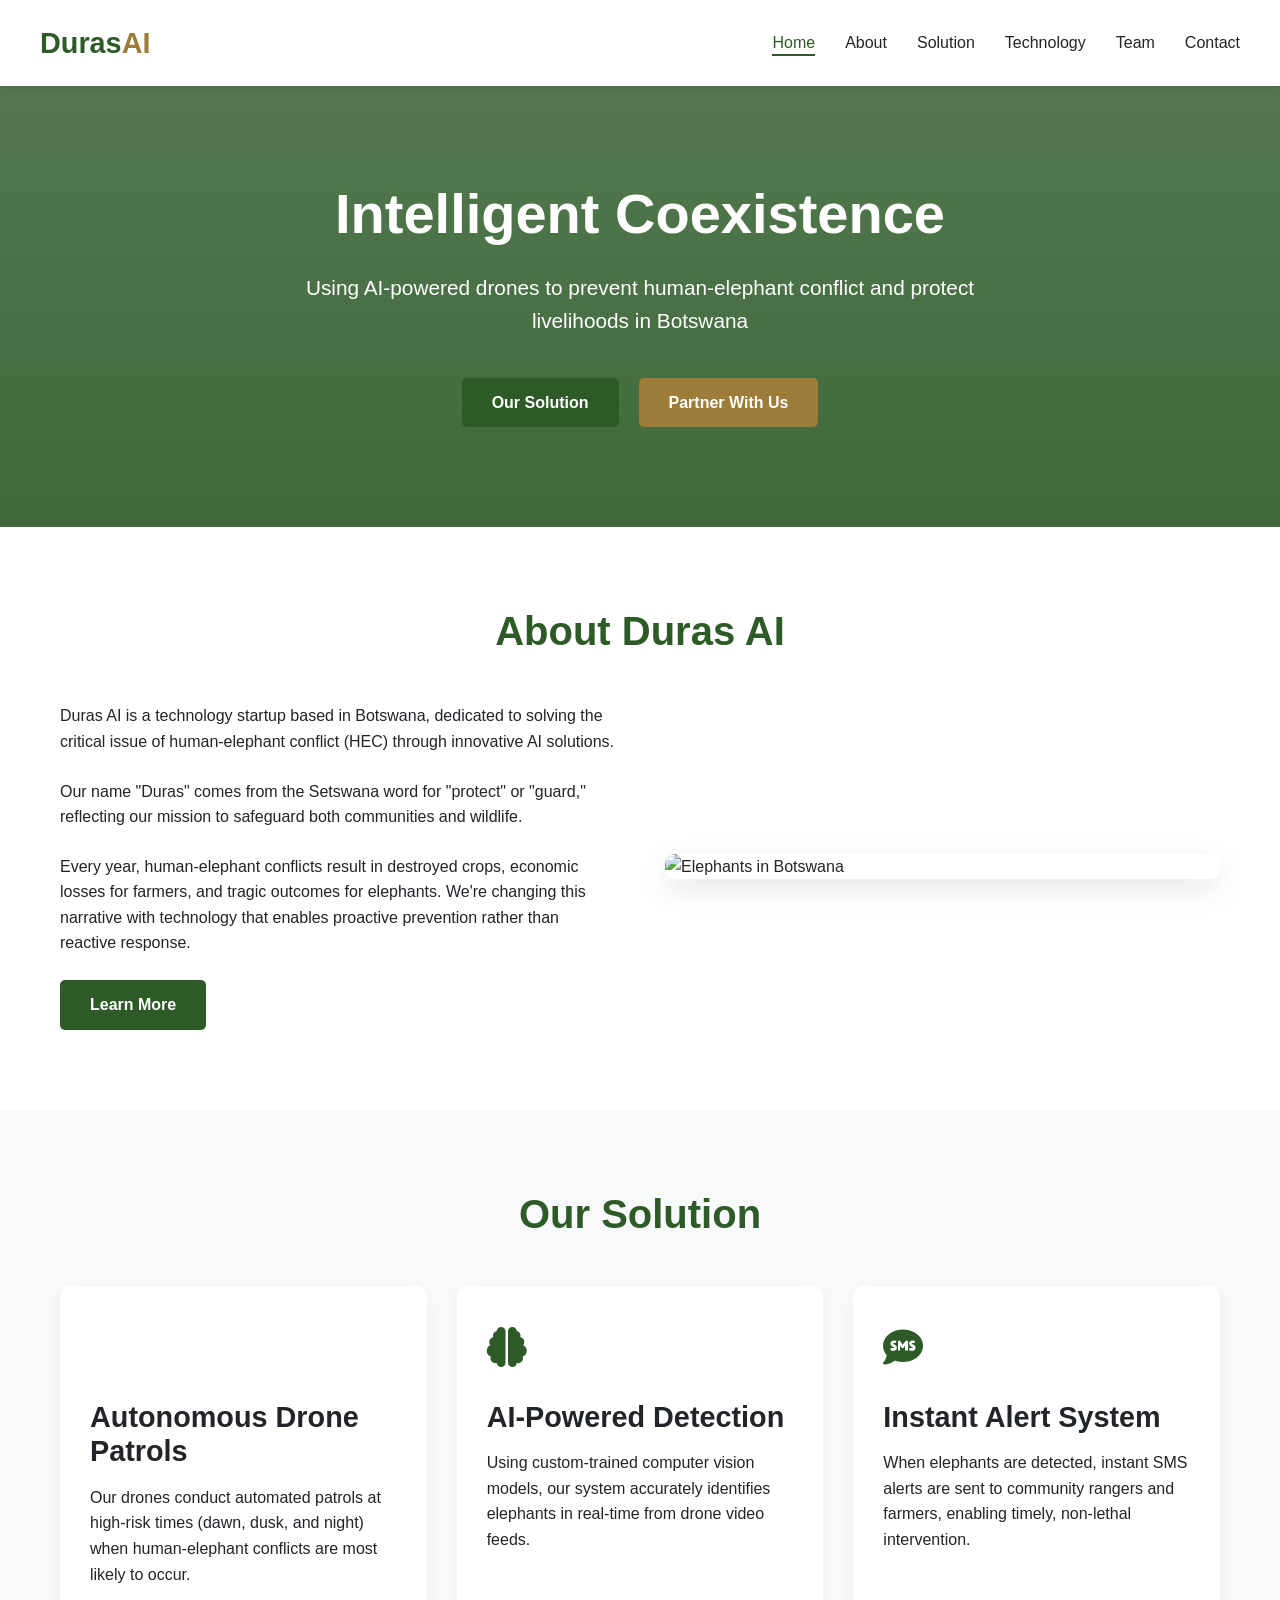
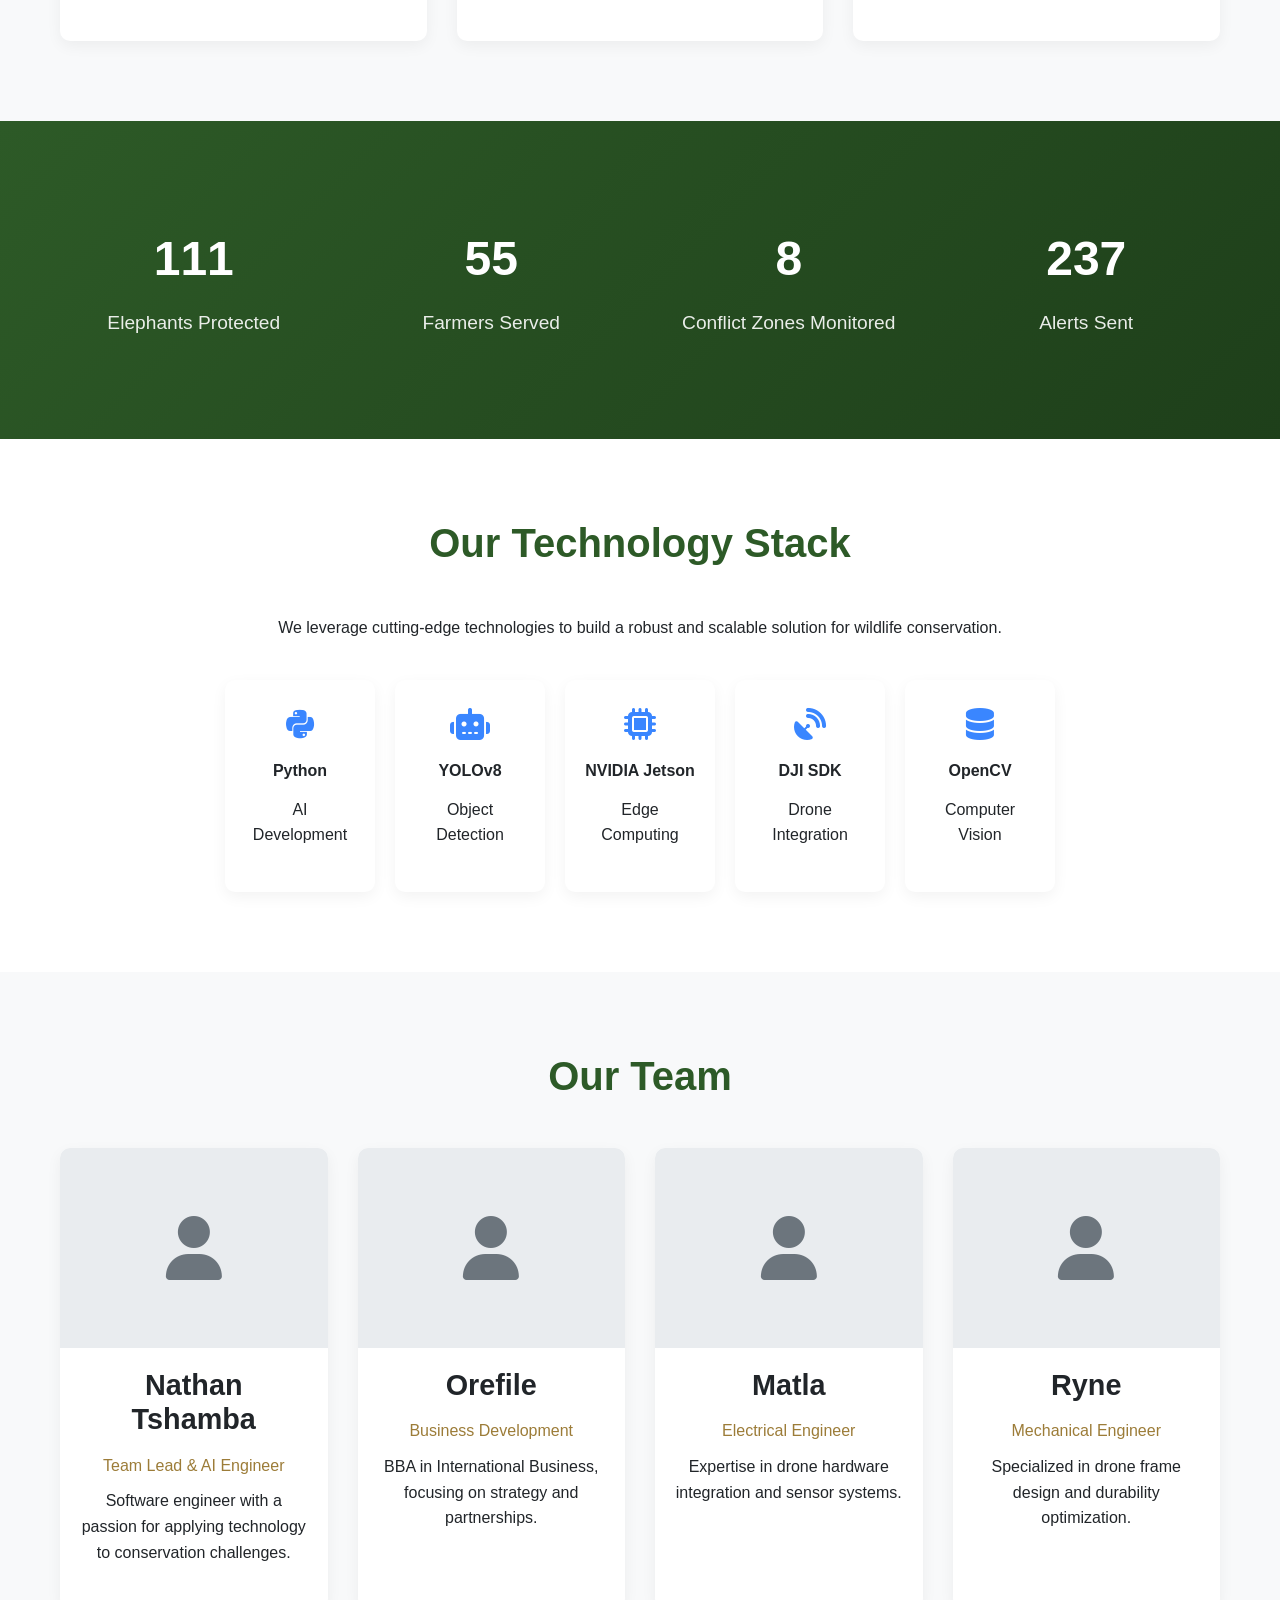
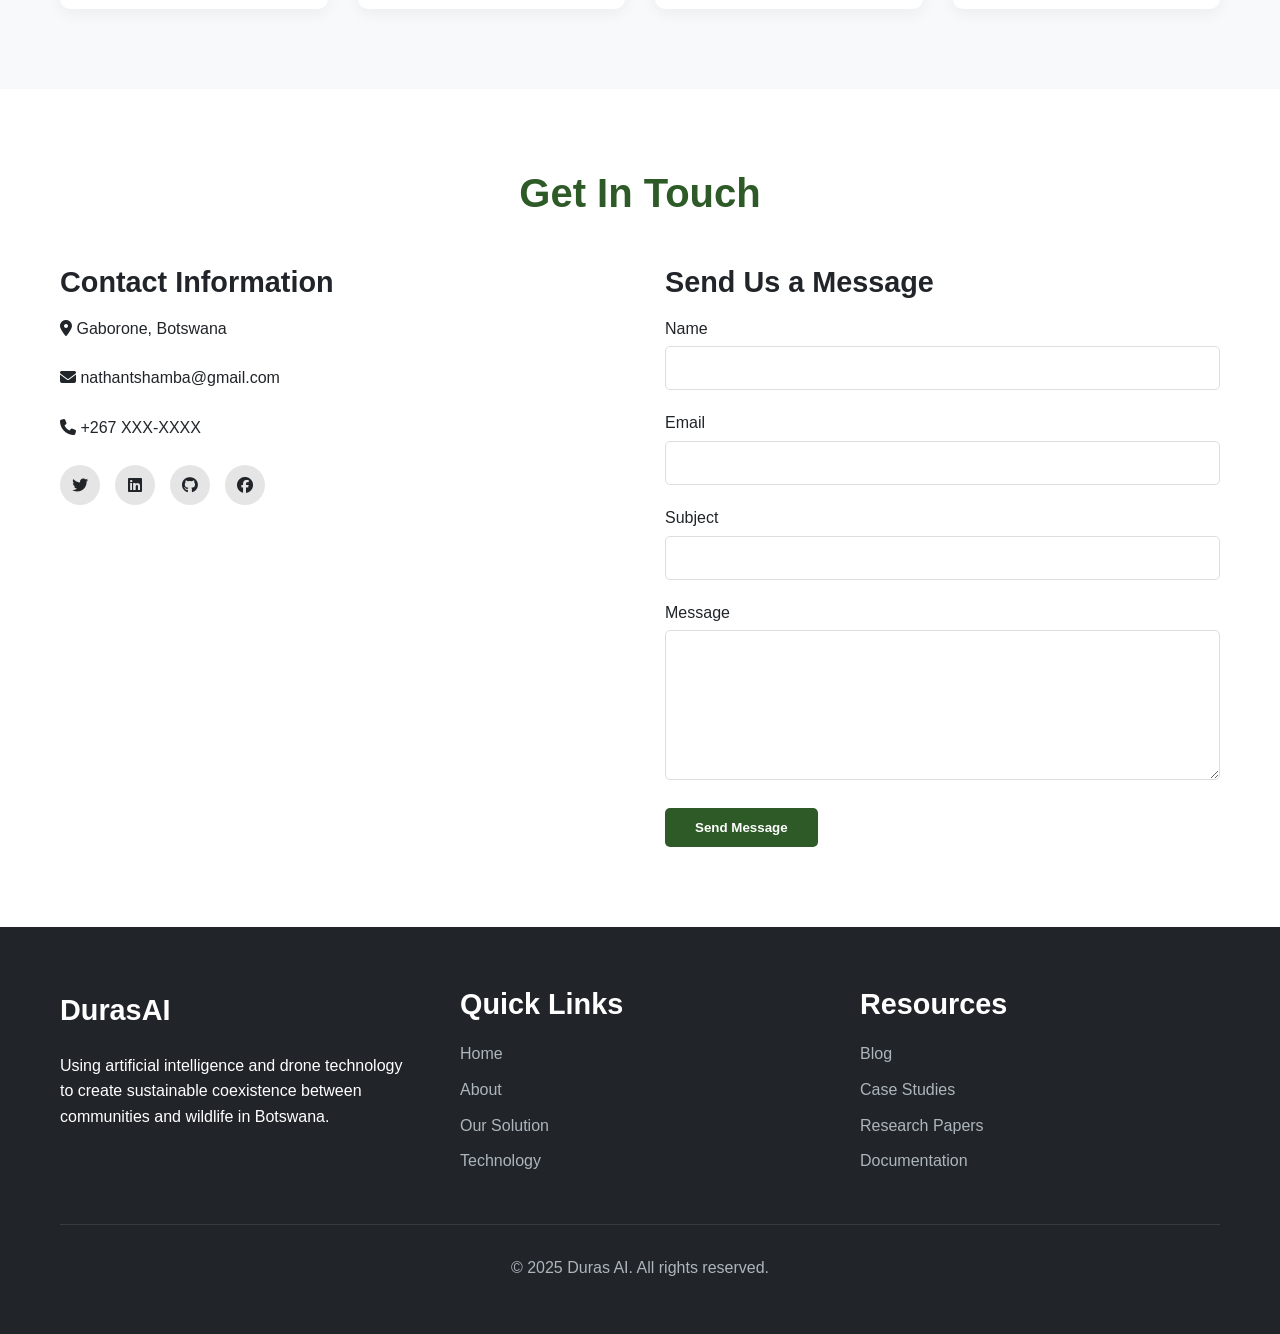
==== index.html @ d2fc3067 "fixed folder structure" ====
<!DOCTYPE html>
<html lang="en">
<head>
  <meta charset="UTF-8">
  <meta name="viewport" content="width=device-width, initial-scale=1.0">
  <title>Duras AI - Intelligent Wildlife Conservation</title>
  <link rel="stylesheet" href="https://cdnjs.cloudflare.com/ajax/libs/font-awesome/6.4.0/css/all.min.css">
  <link rel="stylesheet" href="css/style.css">

  
</head>
<body>
  <!-- Loading Screen -->
  <div class="loader" id="loader">
    <div class="loader-spinner"></div>
  </div>

  <!-- Header -->
  <header id="header">
    <div class="container header-container">
      <a href="#" class="logo">Duras<span>AI</span></a>
      <button class="mobile-menu-btn" id="mobileMenuBtn">
        <i class="fas fa-bars"></i>
      </button>
      <ul class="nav-links" id="navLinks">
        <li><a href="#home" class="nav-link active">Home</a></li>
        <li><a href="#about" class="nav-link">About</a></li>
        <li><a href="#solution" class="nav-link">Solution</a></li>
        <li><a href="#technology" class="nav-link">Technology</a></li>
        <li><a href="#team" class="nav-link">Team</a></li>
        <li><a href="#contact" class="nav-link">Contact</a></li>
      </ul>
    </div>
  </header>

  <!-- Hero Section -->
  <section id="home" class="hero">
    <div class="container">
      <h1>Intelligent Coexistence</h1>
      <p>Using AI-powered drones to prevent human-elephant conflict and protect livelihoods in Botswana</p>
      <div class="btn-group">
        <a href="#solution" class="btn">Our Solution</a>
        <a href="#contact" class="btn btn-secondary">Partner With Us</a>
      </div>
    </div>
  </section>

  <!-- About Section -->
  <section id="about" class="about">
    <div class="container">
      <h2>About Duras AI</h2>
      <div class="about-content">
        <div class="about-text">
          <p>Duras AI is a technology startup based in Botswana, dedicated to solving the critical issue of human-elephant conflict (HEC) through innovative AI solutions.</p>
          <p>Our name "Duras" comes from the Setswana word for "protect" or "guard," reflecting our mission to safeguard both communities and wildlife.</p>
          <p>Every year, human-elephant conflicts result in destroyed crops, economic losses for farmers, and tragic outcomes for elephants. We're changing this narrative with technology that enables proactive prevention rather than reactive response.</p>
          <a href="#solution" class="btn">Learn More</a>
        </div>
        <div class="about-image" id="aboutImage">
          <img src="https://images.unsplash.com/photo-1557050543-4d5f4e07ef46?ixlib=rb-4.0.3&auto=format&fit=crop&w=800&q=80" alt="Elephants in Botswana">
        </div>
      </div>
    </div>
  </section>

  <!-- Solution Section -->
  <section id="solution" class="solution">
    <div class="container">
      <h2>Our Solution</h2>
      <div class="solution-cards">
        <div class="solution-card" id="solutionCard1">
          <div class="solution-icon">
            <i class="fas fa-drone"></i>
          </div>
          <h3>Autonomous Drone Patrols</h3>
          <p>Our drones conduct automated patrols at high-risk times (dawn, dusk, and night) when human-elephant conflicts are most likely to occur.</p>
        </div>
        <div class="solution-card" id="solutionCard2">
          <div class="solution-icon">
            <i class="fas fa-brain"></i>
          </div>
          <h3>AI-Powered Detection</h3>
          <p>Using custom-trained computer vision models, our system accurately identifies elephants in real-time from drone video feeds.</p>
        </div>
        <div class="solution-card" id="solutionCard3">
          <div class="solution-icon">
            <i class="fas fa-sms"></i>
          </div>
          <h3>Instant Alert System</h3>
          <p>When elephants are detected, instant SMS alerts are sent to community rangers and farmers, enabling timely, non-lethal intervention.</p>
        </div>
      </div>
    </div>
  </section>

  <!-- Stats Section -->
  <section class="stats">
    <div class="container">
      <div class="stats-container">
        <div class="stat-item">
          <span class="stat-number" id="stat1">0</span>
          <span class="stat-label">Elephants Protected</span>
        </div>
        <div class="stat-item">
          <span class="stat-number" id="stat2">0</span>
          <span class="stat-label">Farmers Served</span>
        </div>
        <div class="stat-item">
          <span class="stat-number" id="stat3">0</span>
          <span class="stat-label">Conflict Zones Monitored</span>
        </div>
        <div class="stat-item">
          <span class="stat-number" id="stat4">0</span>
          <span class="stat-label">Alerts Sent</span>
        </div>
      </div>
    </div>
  </section>

  <!-- Technology Section -->
  <section id="technology" class="technology">
    <div class="container">
      <h2>Our Technology Stack</h2>
      <p style="text-align: center; max-width: 800px; margin: 0 auto 40px;">We leverage cutting-edge technologies to build a robust and scalable solution for wildlife conservation.</p>
      
      <div class="tech-stack">
        <div class="tech-item" id="techItem1">
          <div class="tech-icon">
            <i class="fab fa-python"></i>
          </div>
          <h4>Python</h4>
          <p>AI Development</p>
        </div>
        <div class="tech-item" id="techItem2">
          <div class="tech-icon">
            <i class="fas fa-robot"></i>
          </div>
          <h4>YOLOv8</h4>
          <p>Object Detection</p>
        </div>
        <div class="tech-item" id="techItem3">
          <div class="tech-icon">
            <i class="fas fa-microchip"></i>
          </div>
          <h4>NVIDIA Jetson</h4>
          <p>Edge Computing</p>
        </div>
        <div class="tech-item" id="techItem4">
          <div class="tech-icon">
            <i class="fas fa-satellite-dish"></i>
          </div>
          <h4>DJI SDK</h4>
          <p>Drone Integration</p>
        </div>
        <div class="tech-item" id="techItem5">
          <div class="tech-icon">
            <i class="fas fa-database"></i>
          </div>
          <h4>OpenCV</h4>
          <p>Computer Vision</p>
        </div>
      </div>
    </div>
  </section>

  <!-- Team Section -->
  <section id="team" class="team">
    <div class="container">
      <h2>Our Team</h2>
      <div class="team-members">
        <div class="team-member" id="teamMember1">
          <div class="member-image">
            <i class="fas fa-user"></i>
          </div>
          <div class="member-info">
            <h3>Nathan Tshamba</h3>
            <p class="member-role">Team Lead & AI Engineer</p>
            <p>Software engineer with a passion for applying technology to conservation challenges.</p>
          </div>
        </div>
        <div class="team-member" id="teamMember2">
          <div class="member-image">
            <i class="fas fa-user"></i>
          </div>
          <div class="member-info">
            <h3>Orefile</h3>
            <p class="member-role">Business Development</p>
            <p>BBA in International Business, focusing on strategy and partnerships.</p>
          </div>
        </div>
        <div class="team-member" id="teamMember3">
          <div class="member-image">
            <i class="fas fa-user"></i>
          </div>
          <div class="member-info">
            <h3>Matla</h3>
            <p class="member-role">Electrical Engineer</p>
            <p>Expertise in drone hardware integration and sensor systems.</p>
          </div>
        </div>
        <div class="team-member" id="teamMember4">
          <div class="member-image">
            <i class="fas fa-user"></i>
          </div>
          <div class="member-info">
            <h3>Ryne</h3>
            <p class="member-role">Mechanical Engineer</p>
            <p>Specialized in drone frame design and durability optimization.</p>
          </div>
        </div>
      </div>
    </div>
  </section>

  <!-- Contact Section -->
  <section id="contact" class="contact">
    <div class="container">
      <h2>Get In Touch</h2>
      <div class="contact-container">
        <div class="contact-info">
          <h3>Contact Information</h3>
          <p><i class="fas fa-map-marker-alt"></i> Gaborone, Botswana</p>
          <p><i class="fas fa-envelope"></i> nathantshamba@gmail.com</p>
          <p><i class="fas fa-phone"></i> +267 XXX-XXXX</p>
          
          <div class="social-links">
            <a href="#"><i class="fab fa-twitter"></i></a>
            <a href="#"><i class="fab fa-linkedin"></i></a>
            <a href="#"><i class="fab fa-github"></i></a>
            <a href="#"><i class="fab fa-facebook"></i></a>
          </div>
        </div>
        <div class="contact-form">
          <h3>Send Us a Message</h3>
          <div class="form-success" id="formSuccess">
            Thank you for your message! We'll get back to you soon.
          </div>
          <form id="contactForm">
            <div class="form-group" id="nameGroup">
              <label for="name">Name</label>
              <input type="text" id="name" required>
              <div class="error">Please enter your name</div>
            </div>
            <div class="form-group" id="emailGroup">
              <label for="email">Email</label>
              <input type="email" id="email" required>
              <div class="error">Please enter a valid email</div>
            </div>
            <div class="form-group" id="subjectGroup">
              <label for="subject">Subject</label>
              <input type="text" id="subject" required>
              <div class="error">Please enter a subject</div>
            </div>
            <div class="form-group" id="messageGroup">
              <label for="message">Message</label>
              <textarea id="message" required></textarea>
              <div class="error">Please enter your message</div>
            </div>
            <button type="submit" class="btn" id="submitBtn">Send Message</button>
          </form>
        </div>
      </div>
    </div>
  </section>

  <!-- Footer -->
  <footer>
    <div class="container">
      <div class="footer-content">
        <div class="footer-about">
          <a href="#" class="footer-logo">Duras<span>AI</span></a>
          <p>Using artificial intelligence and drone technology to create sustainable coexistence between communities and wildlife in Botswana.</p>
        </div>
        <div class="footer-links">
          <h3>Quick Links</h3>
          <ul>
            <li><a href="#home">Home</a></li>
            <li><a href="#about">About</a></li>
            <li><a href="#solution">Our Solution</a></li>
            <li><a href="#technology">Technology</a></li>
          </ul>
        </div>
        <div class="footer-links">
          <h3>Resources</h3>
          <ul>
            <li><a href="#">Blog</a></li>
            <li><a href="#">Case Studies</a></li>
            <li><a href="#">Research Papers</a></li>
            <li><a href="#">Documentation</a></li>
          </ul>
        </div>
      </div>
      <div class="copyright">
        <p>&copy; 2025 Duras AI. All rights reserved.</p>
      </div>
    </div>
  </footer>

  <!-- Back to Top Button -->
  <a href="#" class="back-to-top" id="backToTop">
    <i class="fas fa-arrow-up"></i>
  </a>
  <script src="script/script.js"></script>

</body>
</html>
---- css/style.css ----
/* Reset and Base Styles */
    * {
      margin: 0;
      padding: 0;
      box-sizing: border-box;
      font-family: 'Segoe UI', Tahoma, Geneva, Verdana, sans-serif;
    }

    :root {
      --primary: #2D5A27;
      --secondary: #9C7C38;
      --accent: #3A86FF;
      --light: #f8f9fa;
      --dark: #212529;
      --gray: #6c757d;
    }

    html {
      scroll-behavior: smooth;
    }

    body {
      background-color: var(--light);
      color: var(--dark);
      line-height: 1.6;
      overflow-x: hidden;
    }

    .container {
      width: 100%;
      max-width: 1200px;
      margin: 0 auto;
      padding: 0 20px;
    }

    section {
      padding: 80px 0;
      opacity: 0;
      transform: translateY(20px);
      transition: opacity 0.8s ease, transform 0.8s ease;
    }

    section.visible {
      opacity: 1;
      transform: translateY(0);
    }

    h1, h2, h3, h4 {
      margin-bottom: 1rem;
      line-height: 1.2;
    }

    h1 {
      font-size: 3rem;
    }

    h2 {
      font-size: 2.5rem;
      text-align: center;
      margin-bottom: 3rem;
      color: var(--primary);
    }

    h3 {
      font-size: 1.8rem;
    }

    p {
      margin-bottom: 1.5rem;
    }

    .btn {
      display: inline-block;
      padding: 12px 30px;
      background-color: var(--primary);
      color: white;
      text-decoration: none;
      border-radius: 5px;
      font-weight: 600;
      transition: all 0.3s ease;
      border: none;
      cursor: pointer;
    }

    .btn:hover {
      background-color: #1e3f1a;
      transform: translateY(-3px);
      box-shadow: 0 5px 15px rgba(0,0,0,0.1);
    }

    .btn-secondary {
      background-color: var(--secondary);
    }

    .btn-secondary:hover {
      background-color: #7a632d;
    }

    .btn-accent {
      background-color: var(--accent);
    }

    .btn-accent:hover {
      background-color: #2d6fd8;
    }

    /* Header Styles */
    header {
      background-color: white;
      box-shadow: 0 2px 10px rgba(0,0,0,0.1);
      position: fixed;
      width: 100%;
      top: 0;
      z-index: 1000;
      transition: all 0.3s ease;
    }

    header.scrolled {
      padding: 10px 0;
      background-color: rgba(255, 255, 255, 0.95);
      backdrop-filter: blur(10px);
    }

    .header-container {
      display: flex;
      justify-content: space-between;
      align-items: center;
      padding: 20px 0;
      transition: padding 0.3s ease;
    }

    .logo {
      font-size: 1.8rem;
      font-weight: 700;
      color: var(--primary);
      text-decoration: none;
    }

    .logo span {
      color: var(--secondary);
    }

    .nav-links {
      display: flex;
      list-style: none;
    }

    .nav-links li {
      margin-left: 30px;
    }

    .nav-links a {
      text-decoration: none;
      color: var(--dark);
      font-weight: 500;
      transition: color 0.3s ease;
      position: relative;
    }

    .nav-links a::after {
      content: '';
      position: absolute;
      bottom: -5px;
      left: 0;
      width: 0;
      height: 2px;
      background-color: var(--primary);
      transition: width 0.3s ease;
    }

    .nav-links a:hover::after,
    .nav-links a.active::after {
      width: 100%;
    }

    .nav-links a:hover,
    .nav-links a.active {
      color: var(--primary);
    }

    .mobile-menu-btn {
      display: none;
      background: none;
      border: none;
      font-size: 1.5rem;
      cursor: pointer;
      color: var(--dark);
    }

    /* Hero Section */
    .hero {
      background: linear-gradient(rgba(45, 90, 39, 0.8), rgba(45, 90, 39, 0.9)), url('https://images.unsplash.com/photo-1547471080-7cc2caa01a7e?ixlib=rb-4.0.3&auto=format&fit=crop&w=1350&q=80');
      background-size: cover;
      background-position: center;
      color: white;
      padding: 180px 0 100px;
      text-align: center;
      position: relative;
      overflow: hidden;
    }

    .hero h1 {
      font-size: 3.5rem;
      margin-bottom: 1.5rem;
      opacity: 0;
      transform: translateY(30px);
      animation: fadeInUp 1s ease forwards 0.5s;
    }

    .hero p {
      font-size: 1.3rem;
      max-width: 700px;
      margin: 0 auto 2.5rem;
      opacity: 0;
      transform: translateY(30px);
      animation: fadeInUp 1s ease forwards 0.7s;
    }

    .btn-group {
      display: flex;
      justify-content: center;
      gap: 20px;
      flex-wrap: wrap;
      opacity: 0;
      transform: translateY(30px);
      animation: fadeInUp 1s ease forwards 0.9s;
    }

    @keyframes fadeInUp {
      to {
        opacity: 1;
        transform: translateY(0);
      }
    }

    /* About Section */
    .about {
      background-color: white;
    }

    .about-content {
      display: flex;
      align-items: center;
      gap: 50px;
    }

    .about-text {
      flex: 1;
    }

    .about-image {
      flex: 1;
      border-radius: 10px;
      overflow: hidden;
      box-shadow: 0 10px 30px rgba(0,0,0,0.1);
      transform: translateX(50px);
      opacity: 0;
      transition: transform 1s ease, opacity 1s ease;
    }

    .about-image.visible {
      transform: translateX(0);
      opacity: 1;
    }

    .about-image img {
      width: 100%;
      height: auto;
      display: block;
      transition: transform 0.5s ease;
    }

    .about-image:hover img {
      transform: scale(1.05);
    }

    /* Solution Section */
    .solution {
      background-color: #f8f9fa;
    }

    .solution-cards {
      display: grid;
      grid-template-columns: repeat(auto-fit, minmax(300px, 1fr));
      gap: 30px;
    }

    .solution-card {
      background: white;
      border-radius: 10px;
      padding: 30px;
      box-shadow: 0 5px 15px rgba(0,0,0,0.05);
      transition: transform 0.3s ease, box-shadow 0.3s ease;
      opacity: 0;
      transform: translateY(30px);
    }

    .solution-card.visible {
      opacity: 1;
      transform: translateY(0);
    }

    .solution-card:hover {
      transform: translateY(-10px);
      box-shadow: 0 15px 30px rgba(0,0,0,0.1);
    }

    .solution-icon {
      font-size: 2.5rem;
      color: var(--primary);
      margin-bottom: 20px;
    }

    /* Technology Section */
    .technology {
      background-color: white;
    }

    .tech-stack {
      display: flex;
      flex-wrap: wrap;
      justify-content: center;
      gap: 20px;
      margin-top: 40px;
    }

    .tech-item {
      background: white;
      padding: 20px;
      border-radius: 10px;
      box-shadow: 0 5px 15px rgba(0,0,0,0.05);
      text-align: center;
      width: 150px;
      transition: transform 0.3s ease;
      opacity: 0;
      transform: scale(0.8);
    }

    .tech-item.visible {
      opacity: 1;
      transform: scale(1);
    }

    .tech-item:hover {
      transform: scale(1.05);
    }

    .tech-icon {
      font-size: 2rem;
      color: var(--accent);
      margin-bottom: 10px;
    }

    /* Team Section */
    .team {
      background-color: #f8f9fa;
    }

    .team-members {
      display: grid;
      grid-template-columns: repeat(auto-fit, minmax(250px, 1fr));
      gap: 30px;
    }

    .team-member {
      background: white;
      border-radius: 10px;
      overflow: hidden;
      box-shadow: 0 5px 15px rgba(0,0,0,0.05);
      text-align: center;
      transition: transform 0.3s ease;
      opacity: 0;
      transform: translateY(30px);
    }

    .team-member.visible {
      opacity: 1;
      transform: translateY(0);
    }

    .team-member:hover {
      transform: translateY(-10px);
    }

    .member-image {
      height: 200px;
      background-color: #e9ecef;
      display: flex;
      align-items: center;
      justify-content: center;
      position: relative;
      overflow: hidden;
    }

    .member-image i {
      font-size: 4rem;
      color: var(--gray);
      transition: transform 0.5s ease;
    }

    .team-member:hover .member-image i {
      transform: scale(1.1);
    }

    .member-info {
      padding: 20px;
    }

    .member-role {
      color: var(--secondary);
      font-weight: 500;
      margin-bottom: 10px;
    }

    /* Stats Section */
    .stats {
      background: linear-gradient(135deg, var(--primary), #1e3f1a);
      color: white;
      text-align: center;
    }

    .stats-container {
      display: grid;
      grid-template-columns: repeat(auto-fit, minmax(200px, 1fr));
      gap: 30px;
    }

    .stat-item {
      padding: 20px;
    }

    .stat-number {
      font-size: 3rem;
      font-weight: 700;
      margin-bottom: 10px;
      display: block;
    }

    .stat-label {
      font-size: 1.2rem;
      opacity: 0.9;
    }

    /* Contact Section */
    .contact {
      background-color: white;
    }

    .contact-container {
      display: flex;
      gap: 50px;
    }

    .contact-info {
      flex: 1;
    }

    .contact-form {
      flex: 1;
    }

    .form-group {
      margin-bottom: 20px;
    }

    .form-group label {
      display: block;
      margin-bottom: 5px;
      font-weight: 500;
    }

    .form-group input,
    .form-group textarea {
      width: 100%;
      padding: 12px;
      border: 1px solid #ddd;
      border-radius: 5px;
      font-size: 1rem;
      transition: border-color 0.3s ease, box-shadow 0.3s ease;
    }

    .form-group input:focus,
    .form-group textarea:focus {
      outline: none;
      border-color: var(--primary);
      box-shadow: 0 0 0 3px rgba(45, 90, 39, 0.1);
    }

    .form-group textarea {
      height: 150px;
      resize: vertical;
    }

    .form-group .error {
      color: #e74c3c;
      font-size: 0.9rem;
      margin-top: 5px;
      display: none;
    }

    .form-group.error input,
    .form-group.error textarea {
      border-color: #e74c3c;
    }

    .form-group.error .error {
      display: block;
    }

    .form-success {
      background-color: #d4edda;
      color: #155724;
      padding: 15px;
      border-radius: 5px;
      margin-bottom: 20px;
      display: none;
    }

    .social-links {
      display: flex;
      gap: 15px;
      margin-top: 20px;
    }

    .social-links a {
      display: flex;
      align-items: center;
      justify-content: center;
      width: 40px;
      height: 40px;
      background-color: rgba(0,0,0,0.1);
      border-radius: 50%;
      color: var(--dark);
      text-decoration: none;
      transition: background-color 0.3s ease, transform 0.3s ease;
    }

    .social-links a:hover {
      background-color: var(--primary);
      color: white;
      transform: translateY(-3px);
    }

    /* Footer */
    footer {
      background-color: var(--dark);
      color: white;
      padding: 60px 0 30px;
    }

    .footer-content {
      display: grid;
      grid-template-columns: repeat(auto-fit, minmax(250px, 1fr));
      gap: 40px;
      margin-bottom: 40px;
    }

    .footer-logo {
      font-size: 1.8rem;
      font-weight: 700;
      color: white;
      text-decoration: none;
      margin-bottom: 20px;
      display: block;
    }

    .footer-links h3 {
      color: white;
      margin-bottom: 20px;
    }

    .footer-links ul {
      list-style: none;
    }

    .footer-links li {
      margin-bottom: 10px;
    }

    .footer-links a {
      color: #adb5bd;
      text-decoration: none;
      transition: color 0.3s ease;
    }

    .footer-links a:hover {
      color: white;
    }

    .copyright {
      text-align: center;
      padding-top: 30px;
      border-top: 1px solid rgba(255,255,255,0.1);
      color: #adb5bd;
    }

    /* Back to Top Button */
    .back-to-top {
      position: fixed;
      bottom: 30px;
      right: 30px;
      width: 50px;
      height: 50px;
      background-color: var(--primary);
      color: white;
      border-radius: 50%;
      display: flex;
      align-items: center;
      justify-content: center;
      text-decoration: none;
      opacity: 0;
      visibility: hidden;
      transition: all 0.3s ease;
      z-index: 999;
    }

    .back-to-top.visible {
      opacity: 1;
      visibility: visible;
    }

    .back-to-top:hover {
      background-color: #1e3f1a;
      transform: translateY(-5px);
    }

    /* Loading Animation */
    .loader {
      position: fixed;
      top: 0;
      left: 0;
      width: 100%;
      height: 100%;
      background-color: white;
      display: flex;
      align-items: center;
      justify-content: center;
      z-index: 9999;
      transition: opacity 0.5s ease, visibility 0.5s ease;
    }

    .loader.hidden {
      opacity: 0;
      visibility: hidden;
    }

    .loader-spinner {
      width: 50px;
      height: 50px;
      border: 5px solid #f3f3f3;
      border-top: 5px solid var(--primary);
      border-radius: 50%;
      animation: spin 1s linear infinite;
    }

    @keyframes spin {
      0% { transform: rotate(0deg); }
      100% { transform: rotate(360deg); }
    }

    /* Responsive Styles */
    @media (max-width: 992px) {
      .about-content {
        flex-direction: column;
      }
      
      .contact-container {
        flex-direction: column;
      }
    }

    @media (max-width: 768px) {
      .nav-links {
        display: none;
        position: absolute;
        top: 100%;
        left: 0;
        width: 100%;
        background-color: white;
        flex-direction: column;
        padding: 20px;
        box-shadow: 0 5px 10px rgba(0,0,0,0.1);
      }
      
      .nav-links.active {
        display: flex;
      }
      
      .nav-links li {
        margin: 10px 0;
      }
      
      .mobile-menu-btn {
        display: block;
      }
      
      h1 {
        font-size: 2.5rem;
      }
      
      h2 {
        font-size: 2rem;
      }
      
      .hero h1 {
        font-size: 2.8rem;
      }
    }
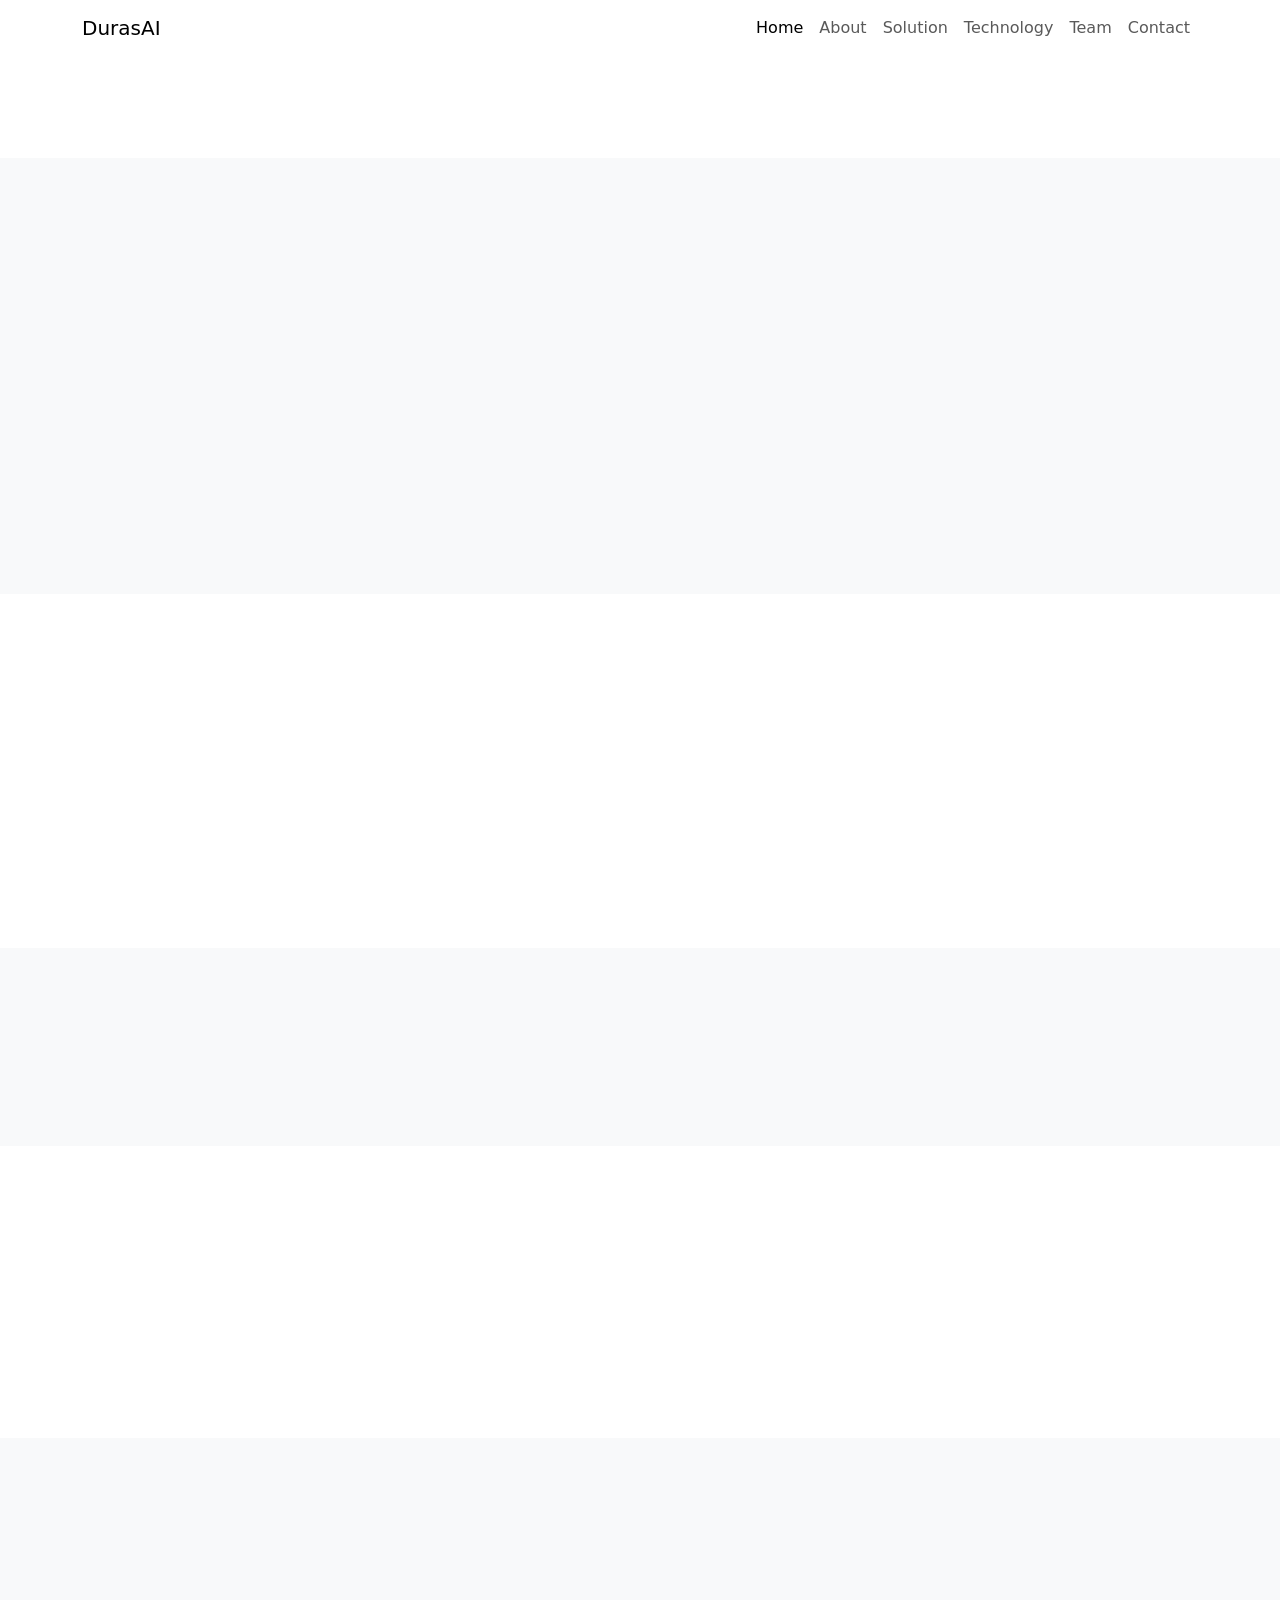
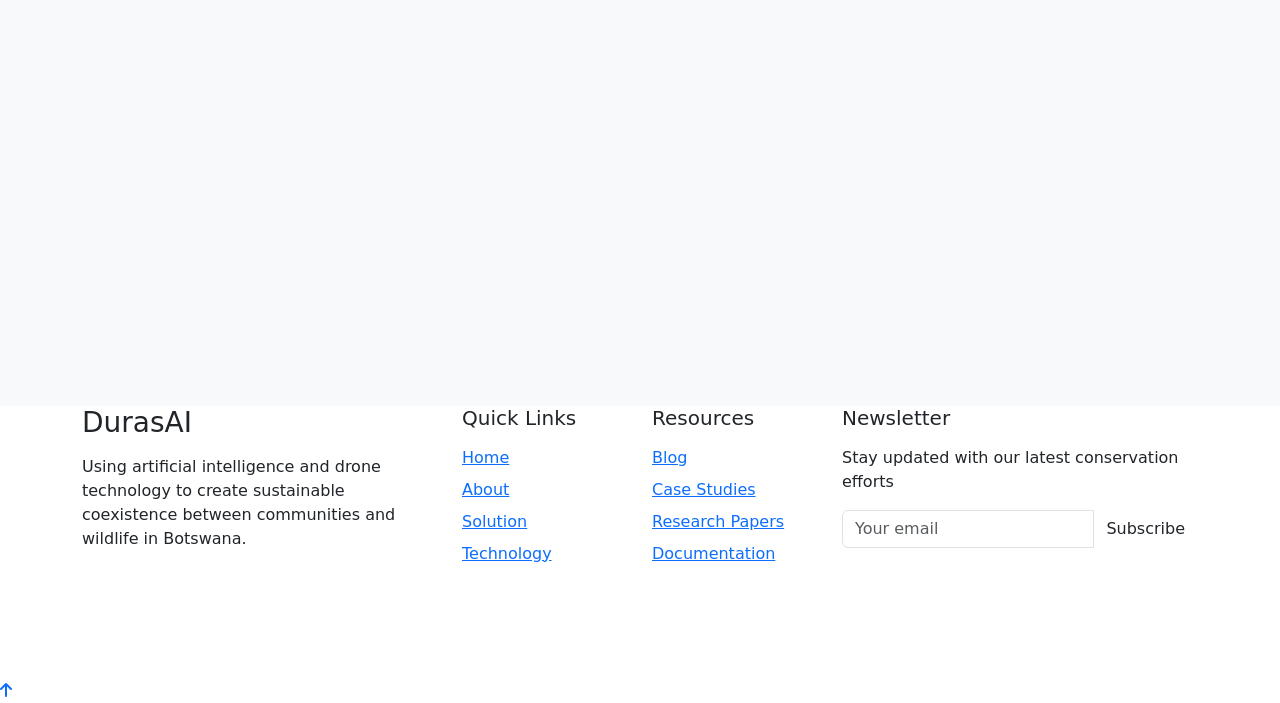
==== commit 17498bf8: "Update index.html changes the theme" ====
--- a/index.html
+++ b/index.html
@@ -1,306 +1,375 @@
 <!DOCTYPE html>
 <html lang="en">
 <head>
-  <meta charset="UTF-8">
-  <meta name="viewport" content="width=device-width, initial-scale=1.0">
-  <title>Duras AI - Intelligent Wildlife Conservation</title>
-  <link rel="stylesheet" href="https://cdnjs.cloudflare.com/ajax/libs/font-awesome/6.4.0/css/all.min.css">
-  <link rel="stylesheet" href="css/style.css">
-
-  
+    <meta charset="UTF-8">
+    <meta name="viewport" content="width=device-width, initial-scale=1.0">
+    <title>Duras AI - Intelligent Wildlife Conservation</title>
+    <link href="https://cdn.jsdelivr.net/npm/bootstrap@5.3.0/dist/css/bootstrap.min.css" rel="stylesheet">
+    <link rel="stylesheet" href="https://cdnjs.cloudflare.com/ajax/libs/font-awesome/6.4.0/css/all.min.css">
+    <link href="https://unpkg.com/aos@2.3.1/dist/aos.css" rel="stylesheet">
+    <link href="style.css" rel="stylesheet">
+
 </head>
 <body>
-  <!-- Loading Screen -->
-  <div class="loader" id="loader">
-    <div class="loader-spinner"></div>
-  </div>
-
-  <!-- Header -->
-  <header id="header">
-    <div class="container header-container">
-      <a href="#" class="logo">Duras<span>AI</span></a>
-      <button class="mobile-menu-btn" id="mobileMenuBtn">
-        <i class="fas fa-bars"></i>
-      </button>
-      <ul class="nav-links" id="navLinks">
-        <li><a href="#home" class="nav-link active">Home</a></li>
-        <li><a href="#about" class="nav-link">About</a></li>
-        <li><a href="#solution" class="nav-link">Solution</a></li>
-        <li><a href="#technology" class="nav-link">Technology</a></li>
-        <li><a href="#team" class="nav-link">Team</a></li>
-        <li><a href="#contact" class="nav-link">Contact</a></li>
-      </ul>
-    </div>
-  </header>
-
-  <!-- Hero Section -->
-  <section id="home" class="hero">
-    <div class="container">
-      <h1>Intelligent Coexistence</h1>
-      <p>Using AI-powered drones to prevent human-elephant conflict and protect livelihoods in Botswana</p>
-      <div class="btn-group">
-        <a href="#solution" class="btn">Our Solution</a>
-        <a href="#contact" class="btn btn-secondary">Partner With Us</a>
-      </div>
-    </div>
-  </section>
-
-  <!-- About Section -->
-  <section id="about" class="about">
-    <div class="container">
-      <h2>About Duras AI</h2>
-      <div class="about-content">
-        <div class="about-text">
-          <p>Duras AI is a technology startup based in Botswana, dedicated to solving the critical issue of human-elephant conflict (HEC) through innovative AI solutions.</p>
-          <p>Our name "Duras" comes from the Setswana word for "protect" or "guard," reflecting our mission to safeguard both communities and wildlife.</p>
-          <p>Every year, human-elephant conflicts result in destroyed crops, economic losses for farmers, and tragic outcomes for elephants. We're changing this narrative with technology that enables proactive prevention rather than reactive response.</p>
-          <a href="#solution" class="btn">Learn More</a>
-        </div>
-        <div class="about-image" id="aboutImage">
-          <img src="https://images.unsplash.com/photo-1557050543-4d5f4e07ef46?ixlib=rb-4.0.3&auto=format&fit=crop&w=800&q=80" alt="Elephants in Botswana">
-        </div>
-      </div>
-    </div>
-  </section>
-
-  <!-- Solution Section -->
-  <section id="solution" class="solution">
-    <div class="container">
-      <h2>Our Solution</h2>
-      <div class="solution-cards">
-        <div class="solution-card" id="solutionCard1">
-          <div class="solution-icon">
-            <i class="fas fa-drone"></i>
-          </div>
-          <h3>Autonomous Drone Patrols</h3>
-          <p>Our drones conduct automated patrols at high-risk times (dawn, dusk, and night) when human-elephant conflicts are most likely to occur.</p>
-        </div>
-        <div class="solution-card" id="solutionCard2">
-          <div class="solution-icon">
-            <i class="fas fa-brain"></i>
-          </div>
-          <h3>AI-Powered Detection</h3>
-          <p>Using custom-trained computer vision models, our system accurately identifies elephants in real-time from drone video feeds.</p>
-        </div>
-        <div class="solution-card" id="solutionCard3">
-          <div class="solution-icon">
-            <i class="fas fa-sms"></i>
-          </div>
-          <h3>Instant Alert System</h3>
-          <p>When elephants are detected, instant SMS alerts are sent to community rangers and farmers, enabling timely, non-lethal intervention.</p>
-        </div>
-      </div>
-    </div>
-  </section>
-
-  <!-- Stats Section -->
-  <section class="stats">
-    <div class="container">
-      <div class="stats-container">
-        <div class="stat-item">
-          <span class="stat-number" id="stat1">0</span>
-          <span class="stat-label">Elephants Protected</span>
-        </div>
-        <div class="stat-item">
-          <span class="stat-number" id="stat2">0</span>
-          <span class="stat-label">Farmers Served</span>
-        </div>
-        <div class="stat-item">
-          <span class="stat-number" id="stat3">0</span>
-          <span class="stat-label">Conflict Zones Monitored</span>
-        </div>
-        <div class="stat-item">
-          <span class="stat-number" id="stat4">0</span>
-          <span class="stat-label">Alerts Sent</span>
-        </div>
-      </div>
-    </div>
-  </section>
-
-  <!-- Technology Section -->
-  <section id="technology" class="technology">
-    <div class="container">
-      <h2>Our Technology Stack</h2>
-      <p style="text-align: center; max-width: 800px; margin: 0 auto 40px;">We leverage cutting-edge technologies to build a robust and scalable solution for wildlife conservation.</p>
-      
-      <div class="tech-stack">
-        <div class="tech-item" id="techItem1">
-          <div class="tech-icon">
-            <i class="fab fa-python"></i>
-          </div>
-          <h4>Python</h4>
-          <p>AI Development</p>
-        </div>
-        <div class="tech-item" id="techItem2">
-          <div class="tech-icon">
-            <i class="fas fa-robot"></i>
-          </div>
-          <h4>YOLOv8</h4>
-          <p>Object Detection</p>
-        </div>
-        <div class="tech-item" id="techItem3">
-          <div class="tech-icon">
-            <i class="fas fa-microchip"></i>
-          </div>
-          <h4>NVIDIA Jetson</h4>
-          <p>Edge Computing</p>
-        </div>
-        <div class="tech-item" id="techItem4">
-          <div class="tech-icon">
-            <i class="fas fa-satellite-dish"></i>
-          </div>
-          <h4>DJI SDK</h4>
-          <p>Drone Integration</p>
-        </div>
-        <div class="tech-item" id="techItem5">
-          <div class="tech-icon">
-            <i class="fas fa-database"></i>
-          </div>
-          <h4>OpenCV</h4>
-          <p>Computer Vision</p>
-        </div>
-      </div>
-    </div>
-  </section>
-
-  <!-- Team Section -->
-  <section id="team" class="team">
-    <div class="container">
-      <h2>Our Team</h2>
-      <div class="team-members">
-        <div class="team-member" id="teamMember1">
-          <div class="member-image">
-            <i class="fas fa-user"></i>
-          </div>
-          <div class="member-info">
-            <h3>Nathan Tshamba</h3>
-            <p class="member-role">Team Lead & AI Engineer</p>
-            <p>Software engineer with a passion for applying technology to conservation challenges.</p>
-          </div>
-        </div>
-        <div class="team-member" id="teamMember2">
-          <div class="member-image">
-            <i class="fas fa-user"></i>
-          </div>
-          <div class="member-info">
-            <h3>Orefile</h3>
-            <p class="member-role">Business Development</p>
-            <p>BBA in International Business, focusing on strategy and partnerships.</p>
-          </div>
-        </div>
-        <div class="team-member" id="teamMember3">
-          <div class="member-image">
-            <i class="fas fa-user"></i>
-          </div>
-          <div class="member-info">
-            <h3>Matla</h3>
-            <p class="member-role">Electrical Engineer</p>
-            <p>Expertise in drone hardware integration and sensor systems.</p>
-          </div>
-        </div>
-        <div class="team-member" id="teamMember4">
-          <div class="member-image">
-            <i class="fas fa-user"></i>
-          </div>
-          <div class="member-info">
-            <h3>Ryne</h3>
-            <p class="member-role">Mechanical Engineer</p>
-            <p>Specialized in drone frame design and durability optimization.</p>
-          </div>
-        </div>
-      </div>
-    </div>
-  </section>
-
-  <!-- Contact Section -->
-  <section id="contact" class="contact">
-    <div class="container">
-      <h2>Get In Touch</h2>
-      <div class="contact-container">
-        <div class="contact-info">
-          <h3>Contact Information</h3>
-          <p><i class="fas fa-map-marker-alt"></i> Gaborone, Botswana</p>
-          <p><i class="fas fa-envelope"></i> nathantshamba@gmail.com</p>
-          <p><i class="fas fa-phone"></i> +267 XXX-XXXX</p>
-          
-          <div class="social-links">
-            <a href="#"><i class="fab fa-twitter"></i></a>
-            <a href="#"><i class="fab fa-linkedin"></i></a>
-            <a href="#"><i class="fab fa-github"></i></a>
-            <a href="#"><i class="fab fa-facebook"></i></a>
-          </div>
-        </div>
-        <div class="contact-form">
-          <h3>Send Us a Message</h3>
-          <div class="form-success" id="formSuccess">
-            Thank you for your message! We'll get back to you soon.
-          </div>
-          <form id="contactForm">
-            <div class="form-group" id="nameGroup">
-              <label for="name">Name</label>
-              <input type="text" id="name" required>
-              <div class="error">Please enter your name</div>
-            </div>
-            <div class="form-group" id="emailGroup">
-              <label for="email">Email</label>
-              <input type="email" id="email" required>
-              <div class="error">Please enter a valid email</div>
-            </div>
-            <div class="form-group" id="subjectGroup">
-              <label for="subject">Subject</label>
-              <input type="text" id="subject" required>
-              <div class="error">Please enter a subject</div>
-            </div>
-            <div class="form-group" id="messageGroup">
-              <label for="message">Message</label>
-              <textarea id="message" required></textarea>
-              <div class="error">Please enter your message</div>
-            </div>
-            <button type="submit" class="btn" id="submitBtn">Send Message</button>
-          </form>
-        </div>
-      </div>
-    </div>
-  </section>
-
-  <!-- Footer -->
-  <footer>
-    <div class="container">
-      <div class="footer-content">
-        <div class="footer-about">
-          <a href="#" class="footer-logo">Duras<span>AI</span></a>
-          <p>Using artificial intelligence and drone technology to create sustainable coexistence between communities and wildlife in Botswana.</p>
-        </div>
-        <div class="footer-links">
-          <h3>Quick Links</h3>
-          <ul>
-            <li><a href="#home">Home</a></li>
-            <li><a href="#about">About</a></li>
-            <li><a href="#solution">Our Solution</a></li>
-            <li><a href="#technology">Technology</a></li>
-          </ul>
-        </div>
-        <div class="footer-links">
-          <h3>Resources</h3>
-          <ul>
-            <li><a href="#">Blog</a></li>
-            <li><a href="#">Case Studies</a></li>
-            <li><a href="#">Research Papers</a></li>
-            <li><a href="#">Documentation</a></li>
-          </ul>
-        </div>
-      </div>
-      <div class="copyright">
-        <p>&copy; 2025 Duras AI. All rights reserved.</p>
-      </div>
-    </div>
-  </footer>
-
-  <!-- Back to Top Button -->
-  <a href="#" class="back-to-top" id="backToTop">
+<!-- Navbar -->
+<nav class="navbar navbar-expand-lg fixed-top">
+    <div class="container">
+        <a class="navbar-brand" href="#home">Duras<span style="color: var(--accent-blue);">AI</span></a>
+        <button class="navbar-toggler" type="button" data-bs-toggle="collapse" data-bs-target="#navbarNav">
+            <span class="navbar-toggler-icon"></span>
+        </button>
+        <div class="collapse navbar-collapse" id="navbarNav">
+            <ul class="navbar-nav ms-auto">
+                <li class="nav-item"><a class="nav-link active" href="#home">Home</a></li>
+                <li class="nav-item"><a class="nav-link" href="#about">About</a></li>
+                <li class="nav-item"><a class="nav-link" href="#solution">Solution</a></li>
+                <li class="nav-item"><a class="nav-link" href="#technology">Technology</a></li>
+                <li class="nav-item"><a class="nav-link" href="#team">Team</a></li>
+                <li class="nav-item"><a class="nav-link" href="#contact">Contact</a></li>
+            </ul>
+        </div>
+    </div>
+</nav>
+
+<!-- Hero Section -->
+<section id="home" class="hero">
+    <div class="container">
+        <div class="row align-items-center">
+            <div class="col-lg-6 hero-content" data-aos="fade-right">
+                <h1>Intelligent Coexistence</h1>
+                <p>Using AI-powered drones to prevent human-elephant conflict and protect livelihoods in Botswana</p>
+                <div class="d-flex gap-3 flex-wrap">
+                    <a href="#solution" class="btn btn-primary-custom">Our Solution</a>
+                    <a href="#contact" class="btn btn-outline-custom">Partner With Us</a>
+                </div>
+            </div>
+            <div class="col-lg-6" data-aos="fade-left">
+                <img src="https://images.unsplash.com/photo-1557050543-4d5f4e07ef46?ixlib=rb-4.0.3&auto=format&fit=crop&w=800&q=80" alt="Elephants" class="img-fluid rounded-4 shadow-lg hero-image">
+            </div>
+        </div>
+    </div>
+</section>
+
+<!-- About Section -->
+<section id="about" class="bg-light">
+    <div class="container">
+        <div class="row align-items-center">
+            <div class="col-lg-6 mb-4 mb-lg-0" data-aos="fade-right">
+                <img src="https://images.unsplash.com/photo-1547471080-7cc2caa01a7e?ixlib=rb-4.0.3&auto=format&fit=crop&w=800&q=80" alt="Elephant" class="img-fluid rounded-4 shadow">
+            </div>
+            <div class="col-lg-6" data-aos="fade-left">
+                <h2 class="section-title">About Duras AI</h2>
+                <p class="lead">Duras AI is a technology startup based in Botswana, dedicated to solving the critical issue of human-elephant conflict (HEC) through innovative AI solutions.</p>
+                <p>Our name "Duras" comes from the Setswana word for "protect" or "guard," reflecting our mission to safeguard both communities and wildlife.</p>
+                <p>Every year, human-elephant conflicts result in destroyed crops, economic losses for farmers, and tragic outcomes for elephants. We're changing this narrative with technology that enables proactive prevention rather than reactive response.</p>
+                <a href="#solution" class="btn btn-primary-custom mt-3">Learn More</a>
+            </div>
+        </div>
+    </div>
+</section>
+
+<!-- Solution Section -->
+<section id="solution">
+    <div class="container">
+        <div class="text-center mb-5" data-aos="fade-up">
+            <h2 class="section-title">Our Solution</h2>
+            <p class="section-subtitle">Innovative technology for wildlife conservation</p>
+        </div>
+        <div class="row g-4">
+            <div class="col-lg-4 col-md-6" data-aos="fade-up" data-aos-delay="100">
+                <div class="custom-card">
+                    <div class="card-icon">
+                        <i class="fas fa-drone"></i>
+                    </div>
+                    <h3>Autonomous Drone Patrols</h3>
+                    <p>Our drones conduct automated patrols at high-risk times (dawn, dusk, and night) when human-elephant conflicts are most likely to occur.</p>
+                </div>
+            </div>
+            <div class="col-lg-4 col-md-6" data-aos="fade-up" data-aos-delay="200">
+                <div class="custom-card">
+                    <div class="card-icon">
+                        <i class="fas fa-brain"></i>
+                    </div>
+                    <h3>AI-Powered Detection</h3>
+                    <p>Using custom-trained computer vision models, our system accurately identifies elephants in real-time from drone video feeds.</p>
+                </div>
+            </div>
+            <div class="col-lg-4 col-md-6" data-aos="fade-up" data-aos-delay="300">
+                <div class="custom-card">
+                    <div class="card-icon">
+                        <i class="fas fa-sms"></i>
+                    </div>
+                    <h3>Instant Alert System</h3>
+                    <p>When elephants are detected, instant SMS alerts are sent to community rangers and farmers, enabling timely, non-lethal intervention.</p>
+                </div>
+            </div>
+        </div>
+    </div>
+</section>
+
+<!-- Stats Section -->
+<section class="stats-section">
+    <div class="container">
+        <div class="row g-4">
+            <div class="col-lg-3 col-md-6" data-aos="zoom-in" data-aos-delay="100">
+                <div class="stat-card">
+                    <span class="stat-number" data-target="150">0</span>
+                    <span class="stat-label">Elephants Protected</span>
+                </div>
+            </div>
+            <div class="col-lg-3 col-md-6" data-aos="zoom-in" data-aos-delay="200">
+                <div class="stat-card">
+                    <span class="stat-number" data-target="75">0</span>
+                    <span class="stat-label">Farmers Served</span>
+                </div>
+            </div>
+            <div class="col-lg-3 col-md-6" data-aos="zoom-in" data-aos-delay="300">
+                <div class="stat-card">
+                    <span class="stat-number" data-target="12">0</span>
+                    <span class="stat-label">Conflict Zones Monitored</span>
+                </div>
+            </div>
+            <div class="col-lg-3 col-md-6" data-aos="zoom-in" data-aos-delay="400">
+                <div class="stat-card">
+                    <span class="stat-number" data-target="320">0</span>
+                    <span class="stat-label">Alerts Sent</span>
+                </div>
+            </div>
+        </div>
+    </div>
+</section>
+
+<!-- Technology Section -->
+<section id="technology" class="bg-light">
+    <div class="container">
+        <div class="text-center mb-5" data-aos="fade-up">
+            <h2 class="section-title">Our Technology Stack</h2>
+            <p class="section-subtitle">Leveraging cutting-edge technologies for wildlife conservation</p>
+        </div>
+        <div class="row g-4 justify-content-center">
+            <div class="col-lg-2 col-md-4 col-6" data-aos="flip-left" data-aos-delay="100">
+                <div class="tech-item">
+                    <div class="tech-icon"><i class="fab fa-python"></i></div>
+                    <h5>Python</h5>
+                    <small class="text-muted">AI Development</small>
+                </div>
+            </div>
+            <div class="col-lg-2 col-md-4 col-6" data-aos="flip-left" data-aos-delay="200">
+                <div class="tech-item">
+                    <div class="tech-icon"><i class="fas fa-robot"></i></div>
+                    <h5>YOLOv8</h5>
+                    <small class="text-muted">Object Detection</small>
+                </div>
+            </div>
+            <div class="col-lg-2 col-md-4 col-6" data-aos="flip-left" data-aos-delay="300">
+                <div class="tech-item">
+                    <div class="tech-icon"><i class="fas fa-microchip"></i></div>
+                    <h5>NVIDIA Jetson</h5>
+                    <small class="text-muted">Edge Computing</small>
+                </div>
+            </div>
+            <div class="col-lg-2 col-md-4 col-6" data-aos="flip-left" data-aos-delay="400">
+                <div class="tech-item">
+                    <div class="tech-icon"><i class="fas fa-satellite-dish"></i></div>
+                    <h5>DJI SDK</h5>
+                    <small class="text-muted">Drone Integration</small>
+                </div>
+            </div>
+            <div class="col-lg-2 col-md-4 col-6" data-aos="flip-left" data-aos-delay="500">
+                <div class="tech-item">
+                    <div class="tech-icon"><i class="fas fa-database"></i></div>
+                    <h5>OpenCV</h5>
+                    <small class="text-muted">Computer Vision</small>
+                </div>
+            </div>
+        </div>
+    </div>
+</section>
+
+<!-- Team Section -->
+<section id="team">
+    <div class="container">
+        <div class="text-center mb-5" data-aos="fade-up">
+            <h2 class="section-title">Our Team</h2>
+            <p class="section-subtitle">Meet the people behind Duras AI</p>
+        </div>
+        <div class="row g-4">
+            <div class="col-lg-3 col-md-6" data-aos="fade-up" data-aos-delay="100">
+                <div class="team-card">
+                    <div class="team-img">
+                        <i class="fas fa-user"></i>
+                    </div>
+                    <div class="team-info">
+                        <h4>Nathan Tshamba</h4>
+                        <p class="team-role">Team Lead & AI Engineer</p>
+                        <p class="mb-0">Software engineer with a passion for applying technology to conservation challenges.</p>
+                    </div>
+                </div>
+            </div>
+            <div class="col-lg-3 col-md-6" data-aos="fade-up" data-aos-delay="200">
+                <div class="team-card">
+                    <div class="team-img">
+                        <i class="fas fa-user"></i>
+                    </div>
+                    <div class="team-info">
+                        <h4>Orefile</h4>
+                        <p class="team-role">Business Development</p>
+                        <p class="mb-0">BBA in International Business, focusing on strategy and partnerships.</p>
+                    </div>
+                </div>
+            </div>
+            <div class="col-lg-3 col-md-6" data-aos="fade-up" data-aos-delay="300">
+                <div class="team-card">
+                    <div class="team-img">
+                        <i class="fas fa-user"></i>
+                    </div>
+                    <div class="team-info">
+                        <h4>Matla</h4>
+                        <p class="team-role">Electrical Engineer</p>
+                        <p class="mb-0">Expertise in drone hardware integration and sensor systems.</p>
+                    </div>
+                </div>
+            </div>
+            <div class="col-lg-3 col-md-6" data-aos="fade-up" data-aos-delay="400">
+                <div class="team-card">
+                    <div class="team-img">
+                        <i class="fas fa-user"></i>
+                    </div>
+                    <div class="team-info">
+                        <h4>Ryne</h4>
+                        <p class="team-role">Mechanical Engineer</p>
+                        <p class="mb-0">Specialized in drone frame design and durability optimization.</p>
+                    </div>
+                </div>
+            </div>
+        </div>
+    </div>
+</section>
+
+<!-- Contact Section -->
+<section id="contact" class="bg-light">
+    <div class="container">
+        <div class="text-center mb-5" data-aos="fade-up">
+            <h2 class="section-title">Get In Touch</h2>
+            <p class="section-subtitle">Let's work together to protect wildlife</p>
+        </div>
+        <div class="row g-4">
+            <div class="col-lg-4" data-aos="fade-right">
+                <div class="contact-info-card">
+                    <h3 class="mb-4">Contact Information</h3>
+                    <div class="mb-4">
+                        <div class="contact-icon">
+                            <i class="fas fa-map-marker-alt"></i>
+                        </div>
+                        <h5>Location</h5>
+                        <p class="mb-0">Gaborone, Botswana</p>
+                    </div>
+                    <div class="mb-4">
+                        <div class="contact-icon">
+                            <i class="fas fa-envelope"></i>
+                        </div>
+                        <h5>Email</h5>
+                        <p class="mb-0">nathantshamba@gmail.com</p>
+                    </div>
+                    <div class="mb-4">
+                        <div class="contact-icon">
+                            <i class="fas fa-phone"></i>
+                        </div>
+                        <h5>Phone</h5>
+                        <p class="mb-0">+267 XXX-XXXX</p>
+                    </div>
+                    <div class="d-flex gap-3 mt-4">
+                        <a href="#" class="social-icon"><i class="fab fa-twitter"></i></a>
+                        <a href="#" class="social-icon"><i class="fab fa-linkedin"></i></a>
+                        <a href="#" class="social-icon"><i class="fab fa-github"></i></a>
+                        <a href="#" class="social-icon"><i class="fab fa-facebook"></i></a>
+                    </div>
+                </div>
+            </div>
+            <div class="col-lg-8" data-aos="fade-left">
+                <div class="custom-card">
+                    <h3 class="mb-4">Send Us a Message</h3>
+                    <div class="alert alert-success d-none" id="successAlert">
+                        Thank you for your message! We'll get back to you soon.
+                    </div>
+                    <form id="contactForm">
+                        <div class="row g-3">
+                            <div class="col-md-6">
+                                <label class="form-label">Name</label>
+                                <input type="text" class="form-control" required>
+                            </div>
+                            <div class="col-md-6">
+                                <label class="form-label">Email</label>
+                                <input type="email" class="form-control" required>
+                            </div>
+                            <div class="col-12">
+                                <label class="form-label">Subject</label>
+                                <input type="text" class="form-control" required>
+                            </div>
+                            <div class="col-12">
+                                <label class="form-label">Message</label>
+                                <textarea class="form-control" rows="5" required></textarea>
+                            </div>
+                            <div class="col-12">
+                                <button type="submit" class="btn btn-primary-custom">Send Message</button>
+                            </div>
+                        </div>
+                    </form>
+                </div>
+            </div>
+        </div>
+    </div>
+</section>
+
+<!-- Footer -->
+<footer>
+    <div class="container">
+        <div class="row g-4 mb-5">
+            <div class="col-lg-4">
+                <h3 class="mb-3" style="color: var(--primary-blue);">Duras<span style="color: var(--accent-blue);">AI</span></h3>
+                <p>Using artificial intelligence and drone technology to create sustainable coexistence between communities and wildlife in Botswana.</p>
+            </div>
+            <div class="col-lg-2 col-md-4">
+                <h5 class="mb-3">Quick Links</h5>
+                <ul class="list-unstyled">
+                    <li class="mb-2"><a href="#home" class="footer-link">Home</a></li>
+                    <li class="mb-2"><a href="#about" class="footer-link">About</a></li>
+                    <li class="mb-2"><a href="#solution" class="footer-link">Solution</a></li>
+                    <li class="mb-2"><a href="#technology" class="footer-link">Technology</a></li>
+                </ul>
+            </div>
+            <div class="col-lg-2 col-md-4">
+                <h5 class="mb-3">Resources</h5>
+                <ul class="list-unstyled">
+                    <li class="mb-2"><a href="#" class="footer-link">Blog</a></li>
+                    <li class="mb-2"><a href="#" class="footer-link">Case Studies</a></li>
+                    <li class="mb-2"><a href="#" class="footer-link">Research Papers</a></li>
+                    <li class="mb-2"><a href="#" class="footer-link">Documentation</a></li>
+                </ul>
+            </div>
+            <div class="col-lg-4 col-md-4">
+                <h5 class="mb-3">Newsletter</h5>
+                <p>Stay updated with our latest conservation efforts</p>
+                <div class="input-group">
+                    <input type="email" class="form-control" placeholder="Your email">
+                    <button class="btn btn-primary-custom" type="button">Subscribe</button>
+                </div>
+            </div>
+        </div>
+        <div class="text-center pt-4" style="border-top: 1px solid rgba(255,255,255,0.1);">
+            <p class="mb-0" style="color: rgba(255,255,255,0.7);">&copy; 2025 Duras AI. All rights reserved.</p>
+        </div>
+    </div>
+</footer>
+
+<!-- Back to Top -->
+<a href="#" class="back-to-top" id="backToTop">
     <i class="fas fa-arrow-up"></i>
-  </a>
-  <script src="script/script.js"></script>
+</a>
+
+<script src="https://cdn.jsdelivr.net/npm/bootstrap@5.3.0/dist/js/bootstrap.bundle.min.js"></script>
+<script src="https://unpkg.com/aos@2.3.1/dist/aos.js"></script>
+<script src="script.js"></script>
 
 </body>
 </html>
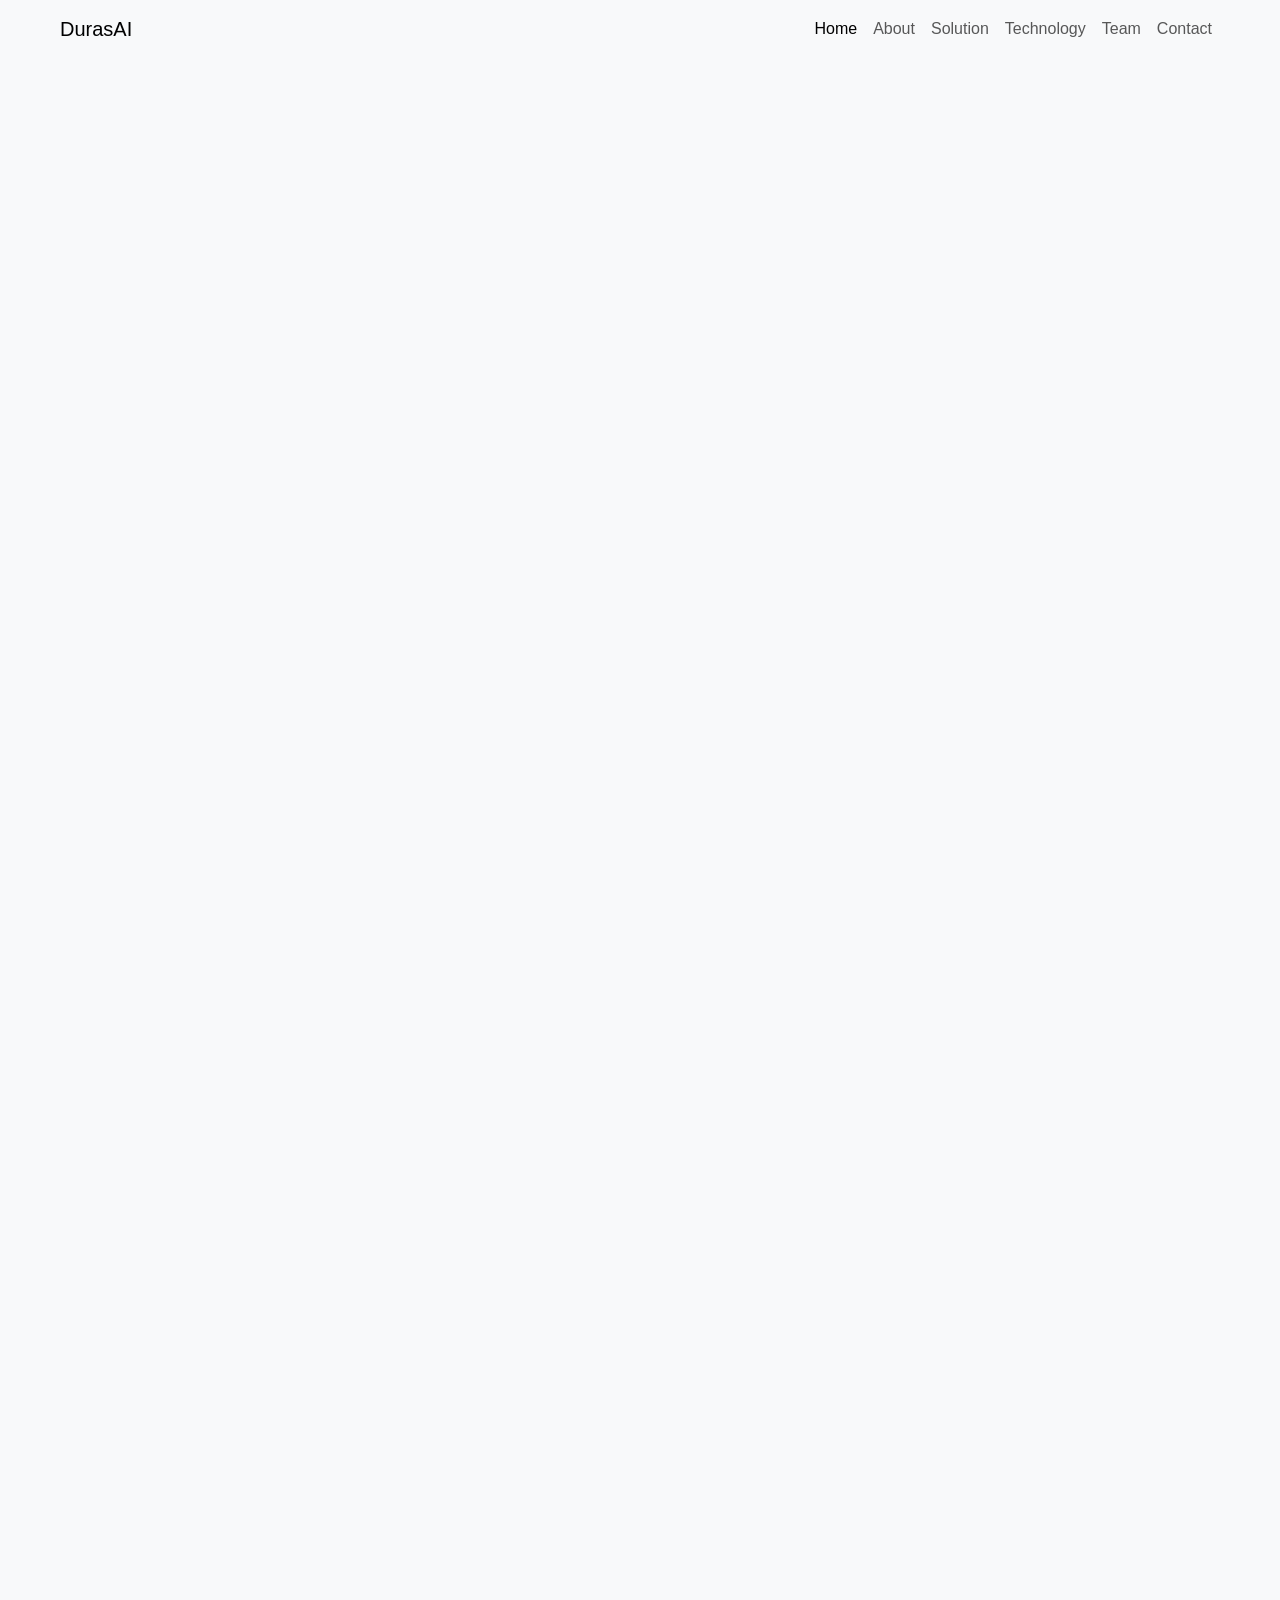
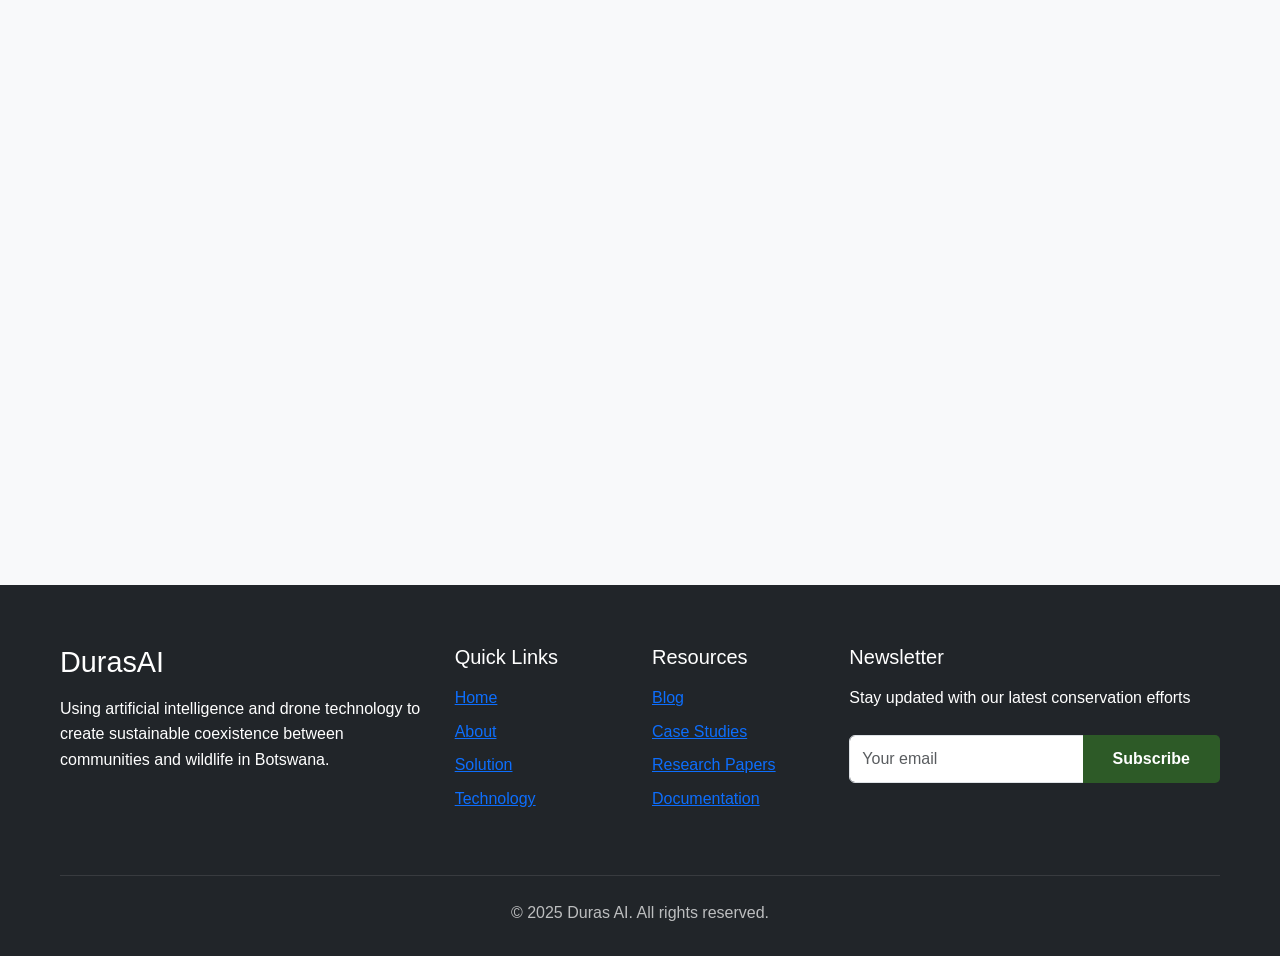
==== commit 70a11dc7: "Update index.html" ====
--- a/index.html
+++ b/index.html
@@ -7,7 +7,7 @@
     <link href="https://cdn.jsdelivr.net/npm/bootstrap@5.3.0/dist/css/bootstrap.min.css" rel="stylesheet">
     <link rel="stylesheet" href="https://cdnjs.cloudflare.com/ajax/libs/font-awesome/6.4.0/css/all.min.css">
     <link href="https://unpkg.com/aos@2.3.1/dist/aos.css" rel="stylesheet">
-    <link href="style.css" rel="stylesheet">
+    <link href="css/style.css" rel="stylesheet">
 
 </head>
 <body>
--- a/css/style.css
+++ b/css/style.css
@@ -0,0 +1,710 @@
+
+    /* Reset and Base Styles */
+    * {
+      margin: 0;
+      padding: 0;
+      box-sizing: border-box;
+      font-family: 'Segoe UI', Tahoma, Geneva, Verdana, sans-serif;
+    }
+
+    :root {
+      --primary: #2D5A27;
+      --secondary: #9C7C38;
+      --accent: #3A86FF;
+      --light: #f8f9fa;
+      --dark: #212529;
+      --gray: #6c757d;
+    }
+
+    html {
+      scroll-behavior: smooth;
+    }
+
+    body {
+      background-color: var(--light);
+      color: var(--dark);
+      line-height: 1.6;
+      overflow-x: hidden;
+    }
+
+    .container {
+      width: 100%;
+      max-width: 1200px;
+      margin: 0 auto;
+      padding: 0 20px;
+    }
+
+    section {
+      padding: 80px 0;
+      opacity: 0;
+      transform: translateY(20px);
+      transition: opacity 0.8s ease, transform 0.8s ease;
+    }
+
+    section.visible {
+      opacity: 1;
+      transform: translateY(0);
+    }
+
+    h1, h2, h3, h4 {
+      margin-bottom: 1rem;
+      line-height: 1.2;
+    }
+
+    h1 {
+      font-size: 3rem;
+    }
+
+    h2 {
+      font-size: 2.5rem;
+      text-align: center;
+      margin-bottom: 3rem;
+      color: var(--primary);
+    }
+
+    h3 {
+      font-size: 1.8rem;
+    }
+
+    p {
+      margin-bottom: 1.5rem;
+    }
+
+    .btn {
+      display: inline-block;
+      padding: 12px 30px;
+      background-color: var(--primary);
+      color: white;
+      text-decoration: none;
+      border-radius: 5px;
+      font-weight: 600;
+      transition: all 0.3s ease;
+      border: none;
+      cursor: pointer;
+    }
+
+    .btn:hover {
+      background-color: #1e3f1a;
+      transform: translateY(-3px);
+      box-shadow: 0 5px 15px rgba(0,0,0,0.1);
+    }
+
+    .btn-secondary {
+      background-color: var(--secondary);
+    }
+
+    .btn-secondary:hover {
+      background-color: #7a632d;
+    }
+
+    .btn-accent {
+      background-color: var(--accent);
+    }
+
+    .btn-accent:hover {
+      background-color: #2d6fd8;
+    }
+
+    /* Header Styles */
+    header {
+      background-color: white;
+      box-shadow: 0 2px 10px rgba(0,0,0,0.1);
+      position: fixed;
+      width: 100%;
+      top: 0;
+      z-index: 1000;
+      transition: all 0.3s ease;
+    }
+
+    header.scrolled {
+      padding: 10px 0;
+      background-color: rgba(255, 255, 255, 0.95);
+      backdrop-filter: blur(10px);
+    }
+
+    .header-container {
+      display: flex;
+      justify-content: space-between;
+      align-items: center;
+      padding: 20px 0;
+      transition: padding 0.3s ease;
+    }
+
+    .logo {
+      font-size: 1.8rem;
+      font-weight: 700;
+      color: var(--primary);
+      text-decoration: none;
+    }
+
+    .logo span {
+      color: var(--secondary);
+    }
+
+    .nav-links {
+      display: flex;
+      list-style: none;
+    }
+
+    .nav-links li {
+      margin-left: 30px;
+    }
+
+    .nav-links a {
+      text-decoration: none;
+      color: var(--dark);
+      font-weight: 500;
+      transition: color 0.3s ease;
+      position: relative;
+    }
+
+    .nav-links a::after {
+      content: '';
+      position: absolute;
+      bottom: -5px;
+      left: 0;
+      width: 0;
+      height: 2px;
+      background-color: var(--primary);
+      transition: width 0.3s ease;
+    }
+
+    .nav-links a:hover::after,
+    .nav-links a.active::after {
+      width: 100%;
+    }
+
+    .nav-links a:hover,
+    .nav-links a.active {
+      color: var(--primary);
+    }
+
+    .mobile-menu-btn {
+      display: none;
+      background: none;
+      border: none;
+      font-size: 1.5rem;
+      cursor: pointer;
+      color: var(--dark);
+    }
+
+    /* Hero Section */
+    .hero {
+      background: linear-gradient(rgba(45, 90, 39, 0.8), rgba(45, 90, 39, 0.9)), url('https://images.unsplash.com/photo-1547471080-7cc2caa01a7e?ixlib=rb-4.0.3&auto=format&fit=crop&w=1350&q=80');
+      background-size: cover;
+      background-position: center;
+      color: white;
+      padding: 180px 0 100px;
+      text-align: center;
+      position: relative;
+      overflow: hidden;
+    }
+
+    .hero h1 {
+      font-size: 3.5rem;
+      margin-bottom: 1.5rem;
+      opacity: 0;
+      transform: translateY(30px);
+      animation: fadeInUp 1s ease forwards 0.5s;
+    }
+
+    .hero p {
+      font-size: 1.3rem;
+      max-width: 700px;
+      margin: 0 auto 2.5rem;
+      opacity: 0;
+      transform: translateY(30px);
+      animation: fadeInUp 1s ease forwards 0.7s;
+    }
+
+    .btn-group {
+      display: flex;
+      justify-content: center;
+      gap: 20px;
+      flex-wrap: wrap;
+      opacity: 0;
+      transform: translateY(30px);
+      animation: fadeInUp 1s ease forwards 0.9s;
+    }
+
+    @keyframes fadeInUp {
+      to {
+        opacity: 1;
+        transform: translateY(0);
+      }
+    }
+
+    /* About Section */
+    .about {
+      background-color: white;
+    }
+
+    .about-content {
+      display: flex;
+      align-items: center;
+      gap: 50px;
+    }
+
+    .about-text {
+      flex: 1;
+    }
+
+    .about-image {
+      flex: 1;
+      border-radius: 10px;
+      overflow: hidden;
+      box-shadow: 0 10px 30px rgba(0,0,0,0.1);
+      transform: translateX(50px);
+      opacity: 0;
+      transition: transform 1s ease, opacity 1s ease;
+    }
+
+    .about-image.visible {
+      transform: translateX(0);
+      opacity: 1;
+    }
+
+    .about-image img {
+      width: 100%;
+      height: auto;
+      display: block;
+      transition: transform 0.5s ease;
+    }
+
+    .about-image:hover img {
+      transform: scale(1.05);
+    }
+
+    /* Solution Section */
+    .solution {
+      background-color: #f8f9fa;
+    }
+
+    .solution-cards {
+      display: grid;
+      grid-template-columns: repeat(auto-fit, minmax(300px, 1fr));
+      gap: 30px;
+    }
+
+    .solution-card {
+      background: white;
+      border-radius: 10px;
+      padding: 30px;
+      box-shadow: 0 5px 15px rgba(0,0,0,0.05);
+      transition: transform 0.3s ease, box-shadow 0.3s ease;
+      opacity: 0;
+      transform: translateY(30px);
+    }
+
+    .solution-card.visible {
+      opacity: 1;
+      transform: translateY(0);
+    }
+
+    .solution-card:hover {
+      transform: translateY(-10px);
+      box-shadow: 0 15px 30px rgba(0,0,0,0.1);
+    }
+
+    .solution-icon {
+      font-size: 2.5rem;
+      color: var(--primary);
+      margin-bottom: 20px;
+    }
+
+    /* Technology Section */
+    .technology {
+      background-color: white;
+    }
+
+    .tech-stack {
+      display: flex;
+      flex-wrap: wrap;
+      justify-content: center;
+      gap: 20px;
+      margin-top: 40px;
+    }
+
+    .tech-item {
+      background: white;
+      padding: 20px;
+      border-radius: 10px;
+      box-shadow: 0 5px 15px rgba(0,0,0,0.05);
+      text-align: center;
+      width: 150px;
+      transition: transform 0.3s ease;
+      opacity: 0;
+      transform: scale(0.8);
+    }
+
+    .tech-item.visible {
+      opacity: 1;
+      transform: scale(1);
+    }
+
+    .tech-item:hover {
+      transform: scale(1.05);
+    }
+
+    .tech-icon {
+      font-size: 2rem;
+      color: var(--accent);
+      margin-bottom: 10px;
+    }
+
+    /* Team Section */
+    .team {
+      background-color: #f8f9fa;
+    }
+
+    .team-members {
+      display: grid;
+      grid-template-columns: repeat(auto-fit, minmax(250px, 1fr));
+      gap: 30px;
+    }
+
+    .team-member {
+      background: white;
+      border-radius: 10px;
+      overflow: hidden;
+      box-shadow: 0 5px 15px rgba(0,0,0,0.05);
+      text-align: center;
+      transition: transform 0.3s ease;
+      opacity: 0;
+      transform: translateY(30px);
+    }
+
+    .team-member.visible {
+      opacity: 1;
+      transform: translateY(0);
+    }
+
+    .team-member:hover {
+      transform: translateY(-10px);
+    }
+
+    .member-image {
+      height: 200px;
+      background-color: #e9ecef;
+      display: flex;
+      align-items: center;
+      justify-content: center;
+      position: relative;
+      overflow: hidden;
+    }
+
+    .member-image i {
+      font-size: 4rem;
+      color: var(--gray);
+      transition: transform 0.5s ease;
+    }
+
+    .team-member:hover .member-image i {
+      transform: scale(1.1);
+    }
+
+    .member-info {
+      padding: 20px;
+    }
+
+    .member-role {
+      color: var(--secondary);
+      font-weight: 500;
+      margin-bottom: 10px;
+    }
+
+    /* Stats Section */
+    .stats {
+      background: linear-gradient(135deg, var(--primary), #1e3f1a);
+      color: white;
+      text-align: center;
+    }
+
+    .stats-container {
+      display: grid;
+      grid-template-columns: repeat(auto-fit, minmax(200px, 1fr));
+      gap: 30px;
+    }
+
+    .stat-item {
+      padding: 20px;
+    }
+
+    .stat-number {
+      font-size: 3rem;
+      font-weight: 700;
+      margin-bottom: 10px;
+      display: block;
+    }
+
+    .stat-label {
+      font-size: 1.2rem;
+      opacity: 0.9;
+    }
+
+    /* Contact Section */
+    .contact {
+      background-color: white;
+    }
+
+    .contact-container {
+      display: flex;
+      gap: 50px;
+    }
+
+    .contact-info {
+      flex: 1;
+    }
+
+    .contact-form {
+      flex: 1;
+    }
+
+    .form-group {
+      margin-bottom: 20px;
+    }
+
+    .form-group label {
+      display: block;
+      margin-bottom: 5px;
+      font-weight: 500;
+    }
+
+    .form-group input,
+    .form-group textarea {
+      width: 100%;
+      padding: 12px;
+      border: 1px solid #ddd;
+      border-radius: 5px;
+      font-size: 1rem;
+      transition: border-color 0.3s ease, box-shadow 0.3s ease;
+    }
+
+    .form-group input:focus,
+    .form-group textarea:focus {
+      outline: none;
+      border-color: var(--primary);
+      box-shadow: 0 0 0 3px rgba(45, 90, 39, 0.1);
+    }
+
+    .form-group textarea {
+      height: 150px;
+      resize: vertical;
+    }
+
+    .form-group .error {
+      color: #e74c3c;
+      font-size: 0.9rem;
+      margin-top: 5px;
+      display: none;
+    }
+
+    .form-group.error input,
+    .form-group.error textarea {
+      border-color: #e74c3c;
+    }
+
+    .form-group.error .error {
+      display: block;
+    }
+
+    .form-success {
+      background-color: #d4edda;
+      color: #155724;
+      padding: 15px;
+      border-radius: 5px;
+      margin-bottom: 20px;
+      display: none;
+    }
+
+    .social-links {
+      display: flex;
+      gap: 15px;
+      margin-top: 20px;
+    }
+
+    .social-links a {
+      display: flex;
+      align-items: center;
+      justify-content: center;
+      width: 40px;
+      height: 40px;
+      background-color: rgba(0,0,0,0.1);
+      border-radius: 50%;
+      color: var(--dark);
+      text-decoration: none;
+      transition: background-color 0.3s ease, transform 0.3s ease;
+    }
+
+    .social-links a:hover {
+      background-color: var(--primary);
+      color: white;
+      transform: translateY(-3px);
+    }
+
+    /* Footer */
+    footer {
+      background-color: var(--dark);
+      color: white;
+      padding: 60px 0 30px;
+    }
+
+    .footer-content {
+      display: grid;
+      grid-template-columns: repeat(auto-fit, minmax(250px, 1fr));
+      gap: 40px;
+      margin-bottom: 40px;
+    }
+
+    .footer-logo {
+      font-size: 1.8rem;
+      font-weight: 700;
+      color: white;
+      text-decoration: none;
+      margin-bottom: 20px;
+      display: block;
+    }
+
+    .footer-links h3 {
+      color: white;
+      margin-bottom: 20px;
+    }
+
+    .footer-links ul {
+      list-style: none;
+    }
+
+    .footer-links li {
+      margin-bottom: 10px;
+    }
+
+    .footer-links a {
+      color: #adb5bd;
+      text-decoration: none;
+      transition: color 0.3s ease;
+    }
+
+    .footer-links a:hover {
+      color: white;
+    }
+
+    .copyright {
+      text-align: center;
+      padding-top: 30px;
+      border-top: 1px solid rgba(255,255,255,0.1);
+      color: #adb5bd;
+    }
+
+    /* Back to Top Button */
+    .back-to-top {
+      position: fixed;
+      bottom: 30px;
+      right: 30px;
+      width: 50px;
+      height: 50px;
+      background-color: var(--primary);
+      color: white;
+      border-radius: 50%;
+      display: flex;
+      align-items: center;
+      justify-content: center;
+      text-decoration: none;
+      opacity: 0;
+      visibility: hidden;
+      transition: all 0.3s ease;
+      z-index: 999;
+    }
+
+    .back-to-top.visible {
+      opacity: 1;
+      visibility: visible;
+    }
+
+    .back-to-top:hover {
+      background-color: #1e3f1a;
+      transform: translateY(-5px);
+    }
+
+    /* Loading Animation */
+    .loader {
+      position: fixed;
+      top: 0;
+      left: 0;
+      width: 100%;
+      height: 100%;
+      background-color: white;
+      display: flex;
+      align-items: center;
+      justify-content: center;
+      z-index: 9999;
+      transition: opacity 0.5s ease, visibility 0.5s ease;
+    }
+
+    .loader.hidden {
+      opacity: 0;
+      visibility: hidden;
+    }
+
+    .loader-spinner {
+      width: 50px;
+      height: 50px;
+      border: 5px solid #f3f3f3;
+      border-top: 5px solid var(--primary);
+      border-radius: 50%;
+      animation: spin 1s linear infinite;
+    }
+
+    @keyframes spin {
+      0% { transform: rotate(0deg); }
+      100% { transform: rotate(360deg); }
+    }
+
+    /* Responsive Styles */
+    @media (max-width: 992px) {
+      .about-content {
+        flex-direction: column;
+      }
+      
+      .contact-container {
+        flex-direction: column;
+      }
+    }
+
+    @media (max-width: 768px) {
+      .nav-links {
+        display: none;
+        position: absolute;
+        top: 100%;
+        left: 0;
+        width: 100%;
+        background-color: white;
+        flex-direction: column;
+        padding: 20px;
+        box-shadow: 0 5px 10px rgba(0,0,0,0.1);
+      }
+      
+      .nav-links.active {
+        display: flex;
+      }
+      
+      .nav-links li {
+        margin: 10px 0;
+      }
+      
+      .mobile-menu-btn {
+        display: block;
+      }
+      
+      h1 {
+        font-size: 2.5rem;
+      }
+      
+      h2 {
+        font-size: 2rem;
+      }
+      
+      .hero h1 {
+        font-size: 2.8rem;
+      }
+    }
+  
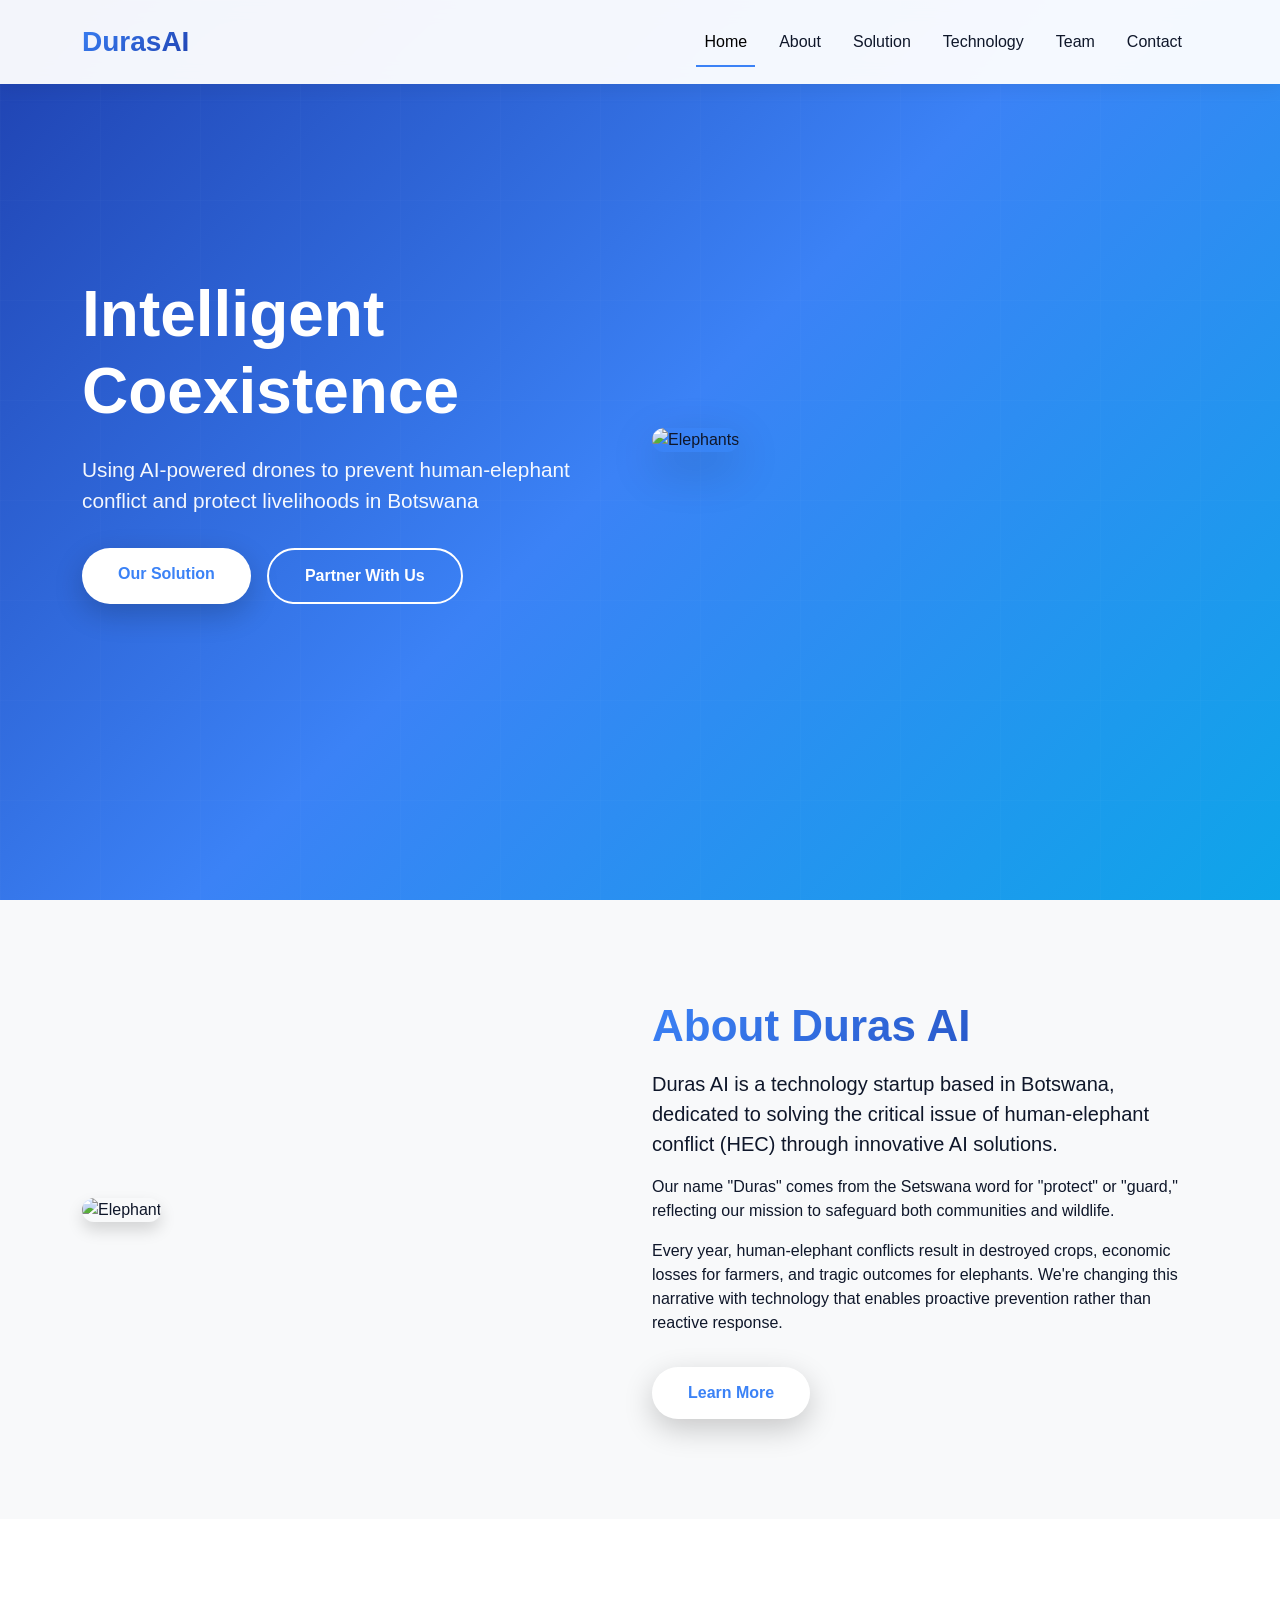
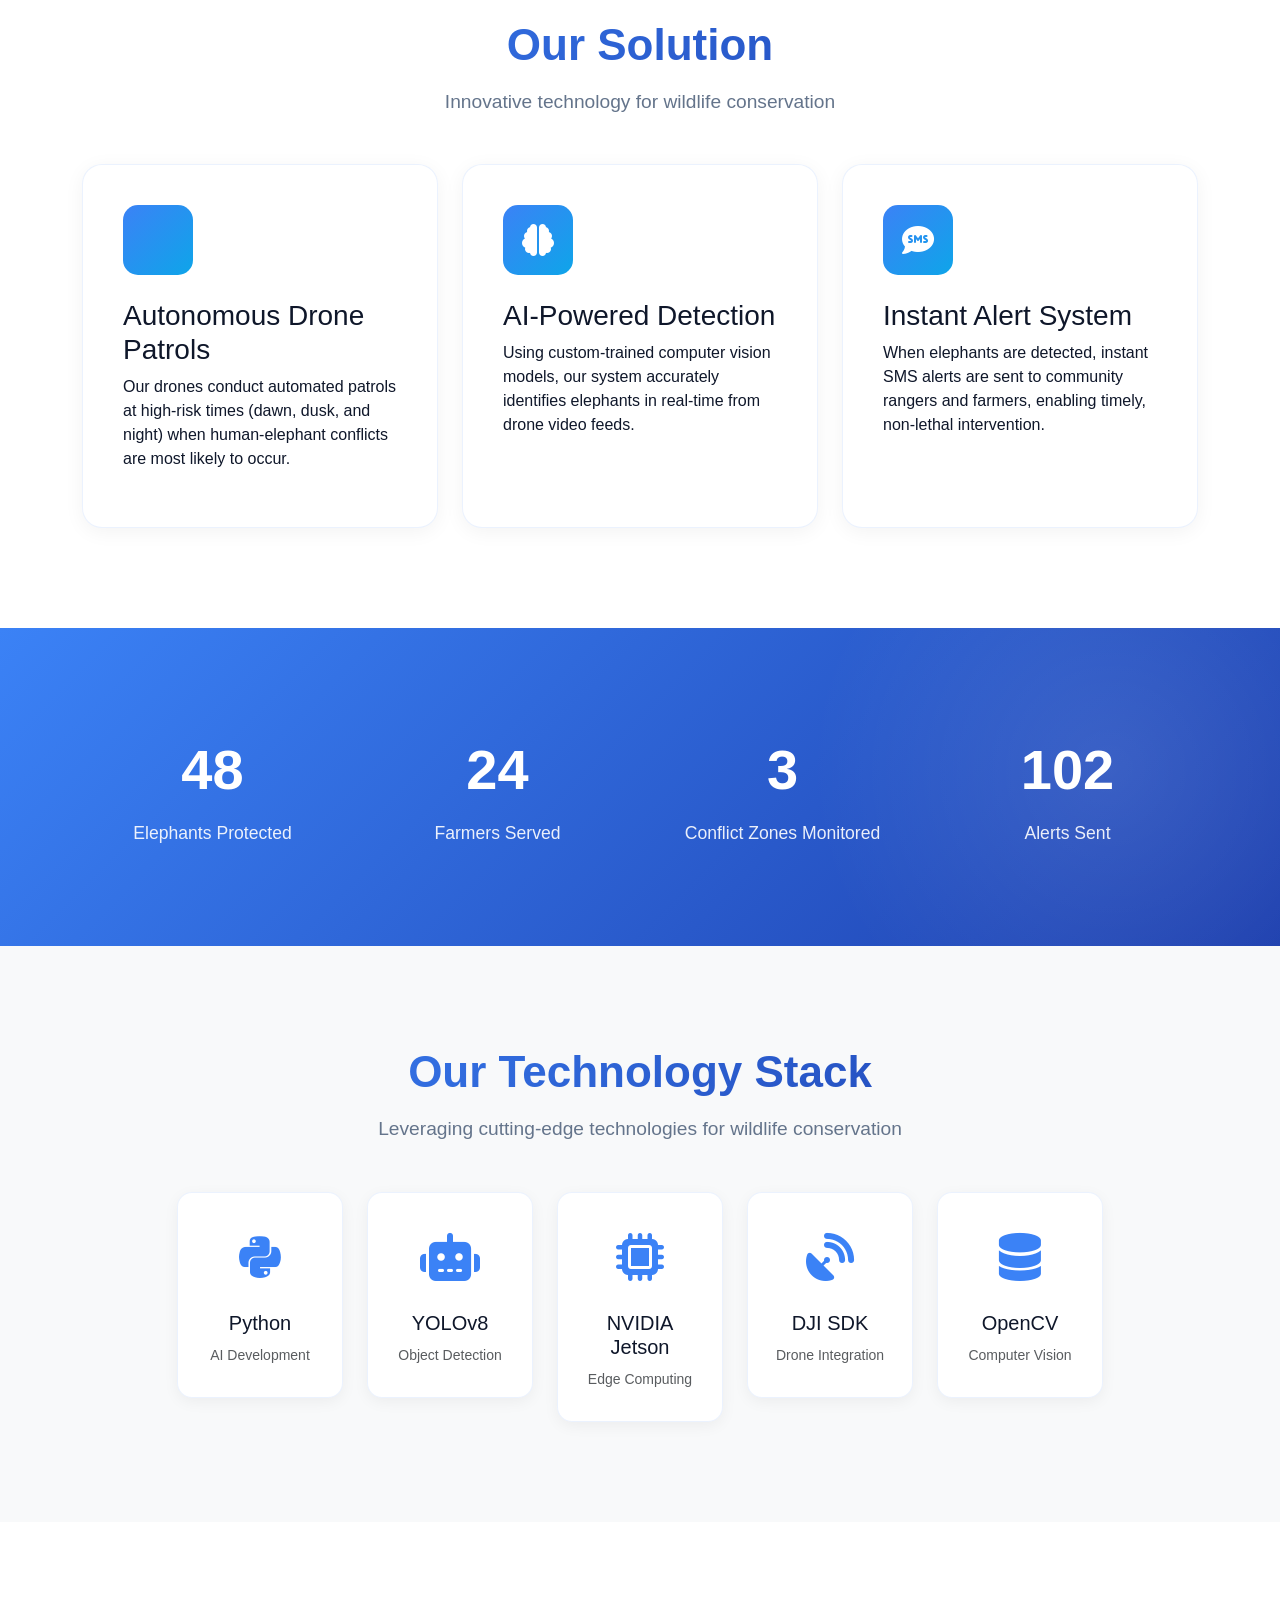
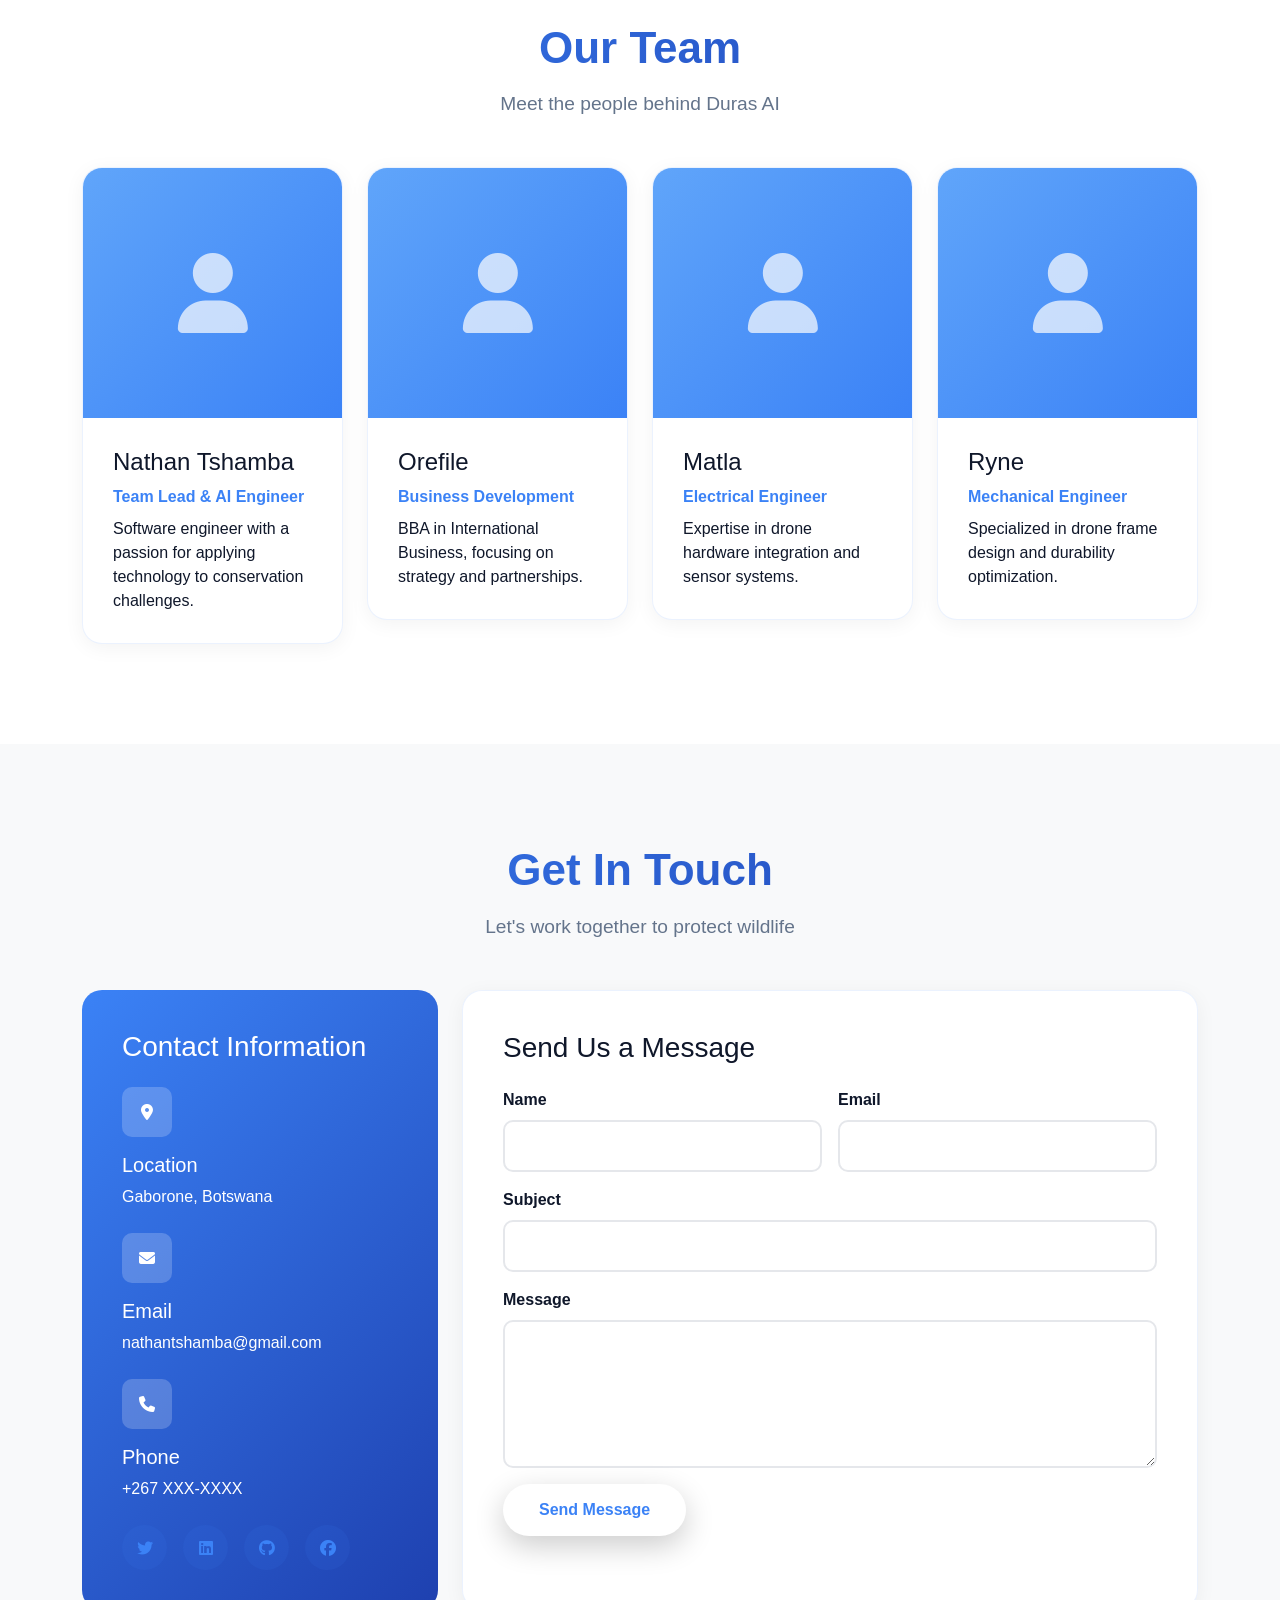
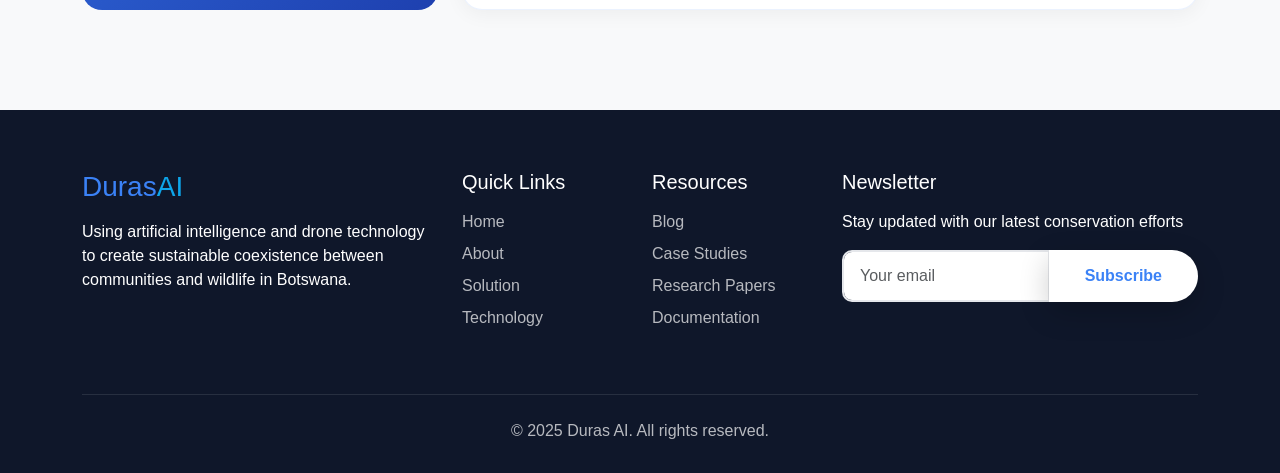
==== commit ed647d01: "Update index.html" ====
--- a/index.html
+++ b/index.html
@@ -369,7 +369,7 @@
 
 <script src="https://cdn.jsdelivr.net/npm/bootstrap@5.3.0/dist/js/bootstrap.bundle.min.js"></script>
 <script src="https://unpkg.com/aos@2.3.1/dist/aos.js"></script>
-<script src="script.js"></script>
+<script src="script/script.js"></script>
 
 </body>
 </html>
--- a/css/style.css
+++ b/css/style.css
@@ -1,710 +1,421 @@
 
-    /* Reset and Base Styles */
-    * {
-      margin: 0;
-      padding: 0;
-      box-sizing: border-box;
-      font-family: 'Segoe UI', Tahoma, Geneva, Verdana, sans-serif;
+:root {
+    --primary-blue: #3B82F6;
+    --dark-blue: #1E40AF;
+    --light-blue: #60A5FA;
+    --accent-blue: #0EA5E9;
+    --dark: #0F172A;
+    --light: #F8FAFC;
+    --gray: #64748B;
+}
+
+* {
+    margin: 0;
+    padding: 0;
+    box-sizing: border-box;
+}
+
+body {
+    font-family: 'Inter', -apple-system, BlinkMacSystemFont, 'Segoe UI', sans-serif;
+    color: var(--dark);
+    overflow-x: hidden;
+}
+
+/* Navbar */
+.navbar {
+    background: rgba(255, 255, 255, 0.95);
+    backdrop-filter: blur(10px);
+    box-shadow: 0 2px 20px rgba(0, 0, 0, 0.08);
+    padding: 1rem 0;
+    transition: all 0.3s ease;
+}
+
+.navbar-brand {
+    font-size: 1.75rem;
+    font-weight: 700;
+    background: linear-gradient(135deg, var(--primary-blue), var(--dark-blue));
+    -webkit-background-clip: text;
+    -webkit-text-fill-color: transparent;
+    background-clip: text;
+}
+
+.nav-link {
+    color: var(--dark);
+    font-weight: 500;
+    margin: 0 0.5rem;
+    position: relative;
+    transition: color 0.3s ease;
+}
+
+.nav-link::after {
+    content: '';
+    position: absolute;
+    bottom: -5px;
+    left: 0;
+    width: 0;
+    height: 2px;
+    background: var(--primary-blue);
+    transition: width 0.3s ease;
+}
+
+.nav-link:hover::after,
+.nav-link.active::after {
+    width: 100%;
+}
+
+.nav-link:hover {
+    color: var(--primary-blue);
+}
+
+/* Hero Section */
+.hero {
+    background: linear-gradient(135deg, var(--dark-blue) 0%, var(--primary-blue) 50%, var(--accent-blue) 100%);
+    min-height: 100vh;
+    display: flex;
+    align-items: center;
+    position: relative;
+    overflow: hidden;
+    padding-top: 80px;
+}
+
+.hero::before {
+    content: '';
+    position: absolute;
+    top: 0;
+    left: 0;
+    right: 0;
+    bottom: 0;
+    background: url('data:image/svg+xml,<svg width="100" height="100" xmlns="http://www.w3.org/2000/svg"><defs><pattern id="grid" width="100" height="100" patternUnits="userSpaceOnUse"><path d="M 100 0 L 0 0 0 100" fill="none" stroke="rgba(255,255,255,0.1)" stroke-width="1"/></pattern></defs><rect width="100%" height="100%" fill="url(%23grid)"/></svg>');
+    opacity: 0.3;
+}
+
+.hero-content {
+    position: relative;
+    z-index: 1;
+    color: white;
+}
+
+.hero h1 {
+    font-size: 4rem;
+    font-weight: 800;
+    margin-bottom: 1.5rem;
+    line-height: 1.2;
+}
+
+.hero p {
+    font-size: 1.3rem;
+    margin-bottom: 2rem;
+    opacity: 0.95;
+}
+
+.btn-primary-custom {
+    background: white;
+    color: var(--primary-blue);
+    padding: 14px 36px;
+    border-radius: 50px;
+    font-weight: 600;
+    border: none;
+    transition: all 0.3s ease;
+    box-shadow: 0 10px 30px rgba(0, 0, 0, 0.2);
+}
+
+.btn-primary-custom:hover {
+    transform: translateY(-3px);
+    box-shadow: 0 15px 40px rgba(0, 0, 0, 0.3);
+    color: var(--dark-blue);
+}
+
+.btn-outline-custom {
+    background: transparent;
+    color: white;
+    padding: 14px 36px;
+    border-radius: 50px;
+    font-weight: 600;
+    border: 2px solid white;
+    transition: all 0.3s ease;
+}
+
+.btn-outline-custom:hover {
+    background: white;
+    color: var(--primary-blue);
+    transform: translateY(-3px);
+}
+
+/* Floating Animation */
+@keyframes float {
+    0%, 100% { transform: translateY(0px); }
+    50% { transform: translateY(-20px); }
+}
+
+.hero-image {
+    animation: float 6s ease-in-out infinite;
+}
+
+/* Section Styling */
+section {
+    padding: 100px 0;
+}
+
+.section-title {
+    font-size: 2.75rem;
+    font-weight: 700;
+    margin-bottom: 1rem;
+    background: linear-gradient(135deg, var(--primary-blue), var(--dark-blue));
+    -webkit-background-clip: text;
+    -webkit-text-fill-color: transparent;
+    background-clip: text;
+}
+
+.section-subtitle {
+    color: var(--gray);
+    font-size: 1.2rem;
+    margin-bottom: 3rem;
+}
+
+/* Card Styles */
+.custom-card {
+    background: white;
+    border-radius: 20px;
+    padding: 40px;
+    height: 100%;
+    transition: all 0.3s ease;
+    border: 1px solid rgba(59, 130, 246, 0.1);
+    box-shadow: 0 4px 20px rgba(0, 0, 0, 0.05);
+}
+
+.custom-card:hover {
+    transform: translateY(-10px);
+    box-shadow: 0 20px 40px rgba(59, 130, 246, 0.15);
+}
+
+.card-icon {
+    width: 70px;
+    height: 70px;
+    background: linear-gradient(135deg, var(--primary-blue), var(--accent-blue));
+    border-radius: 15px;
+    display: flex;
+    align-items: center;
+    justify-content: center;
+    margin-bottom: 1.5rem;
+    color: white;
+    font-size: 2rem;
+}
+
+/* Stats Section */
+.stats-section {
+    background: linear-gradient(135deg, var(--primary-blue), var(--dark-blue));
+    color: white;
+    position: relative;
+    overflow: hidden;
+}
+
+.stats-section::before {
+    content: '';
+    position: absolute;
+    top: -50%;
+    right: -10%;
+    width: 600px;
+    height: 600px;
+    background: radial-gradient(circle, rgba(255,255,255,0.1) 0%, transparent 70%);
+    border-radius: 50%;
+}
+
+.stat-card {
+    text-align: center;
+    position: relative;
+    z-index: 1;
+}
+
+.stat-number {
+    font-size: 3.5rem;
+    font-weight: 800;
+    margin-bottom: 0.5rem;
+    display: block;
+}
+
+.stat-label {
+    font-size: 1.1rem;
+    opacity: 0.9;
+}
+
+/* Tech Stack */
+.tech-item {
+    background: white;
+    border-radius: 15px;
+    padding: 30px 20px;
+    text-align: center;
+    transition: all 0.3s ease;
+    border: 1px solid rgba(59, 130, 246, 0.1);
+    box-shadow: 0 4px 15px rgba(0, 0, 0, 0.05);
+}
+
+.tech-item:hover {
+    transform: translateY(-5px);
+    box-shadow: 0 10px 30px rgba(59, 130, 246, 0.2);
+}
+
+.tech-icon {
+    font-size: 3rem;
+    color: var(--primary-blue);
+    margin-bottom: 1rem;
+}
+
+/* Team Cards */
+.team-card {
+    background: white;
+    border-radius: 20px;
+    overflow: hidden;
+    transition: all 0.3s ease;
+    box-shadow: 0 4px 20px rgba(0, 0, 0, 0.05);
+    border: 1px solid rgba(59, 130, 246, 0.1);
+}
+
+.team-card:hover {
+    transform: translateY(-10px);
+    box-shadow: 0 20px 40px rgba(59, 130, 246, 0.15);
+}
+
+.team-img {
+    height: 250px;
+    background: linear-gradient(135deg, var(--light-blue), var(--primary-blue));
+    display: flex;
+    align-items: center;
+    justify-content: center;
+}
+
+.team-img i {
+    font-size: 5rem;
+    color: white;
+    opacity: 0.7;
+}
+
+.team-info {
+    padding: 30px;
+}
+
+.team-role {
+    color: var(--primary-blue);
+    font-weight: 600;
+    margin-bottom: 0.5rem;
+}
+
+/* Contact Form */
+.form-control:focus {
+    border-color: var(--primary-blue);
+    box-shadow: 0 0 0 0.2rem rgba(59, 130, 246, 0.25);
+}
+
+.contact-info-card {
+    background: linear-gradient(135deg, var(--primary-blue), var(--dark-blue));
+    color: white;
+    border-radius: 20px;
+    padding: 40px;
+    height: 100%;
+}
+
+.contact-icon {
+    width: 50px;
+    height: 50px;
+    background: rgba(255, 255, 255, 0.2);
+    border-radius: 10px;
+    display: flex;
+    align-items: center;
+    justify-content: center;
+    margin-bottom: 1rem;
+}
+
+.contact-form-card {
+    background: white;
+    border-radius: 20px;
+    padding: 40px;
+    box-shadow: 0 4px 20px rgba(0, 0, 0, 0.05);
+    border: 1px solid rgba(59, 130, 246, 0.1);
+}
+
+.form-label {
+    font-weight: 600;
+    color: var(--dark);
+    margin-bottom: 0.5rem;
+}
+
+.form-control {
+    border: 2px solid #e5e7eb;
+    border-radius: 10px;
+    padding: 12px 16px;
+    transition: all 0.3s ease;
+}
+
+/* Footer */
+footer {
+    background: var(--dark);
+    color: white;
+    padding: 60px 0 30px;
+}
+
+.footer-link {
+    color: rgba(255, 255, 255, 0.7);
+    text-decoration: none;
+    transition: color 0.3s ease;
+}
+
+.footer-link:hover {
+    color: var(--primary-blue);
+}
+
+.social-icon {
+    width: 45px;
+    height: 45px;
+    background: rgba(59, 130, 246, 0.1);
+    border-radius: 50%;
+    display: inline-flex;
+    align-items: center;
+    justify-content: center;
+    color: var(--primary-blue);
+    transition: all 0.3s ease;
+    text-decoration: none;
+}
+
+.social-icon:hover {
+    background: var(--primary-blue);
+    color: white;
+    transform: translateY(-3px);
+}
+
+/* Back to Top */
+.back-to-top {
+    position: fixed;
+    bottom: 30px;
+    right: 30px;
+    width: 50px;
+    height: 50px;
+    background: var(--primary-blue);
+    color: white;
+    border-radius: 50%;
+    display: none;
+    align-items: center;
+    justify-content: center;
+    text-decoration: none;
+    box-shadow: 0 5px 20px rgba(59, 130, 246, 0.4);
+    z-index: 1000;
+    transition: all 0.3s ease;
+}
+
+.back-to-top:hover {
+    background: var(--dark-blue);
+    transform: translateY(-5px);
+}
+
+.back-to-top.show {
+    display: flex;
+}
+
+@media (max-width: 768px) {
+    .hero h1 {
+        font-size: 2.5rem;
     }
 
-    :root {
-      --primary: #2D5A27;
-      --secondary: #9C7C38;
-      --accent: #3A86FF;
-      --light: #f8f9fa;
-      --dark: #212529;
-      --gray: #6c757d;
+    .section-title {
+        font-size: 2rem;
     }
-
-    html {
-      scroll-behavior: smooth;
-    }
-
-    body {
-      background-color: var(--light);
-      color: var(--dark);
-      line-height: 1.6;
-      overflow-x: hidden;
-    }
-
-    .container {
-      width: 100%;
-      max-width: 1200px;
-      margin: 0 auto;
-      padding: 0 20px;
-    }
-
-    section {
-      padding: 80px 0;
-      opacity: 0;
-      transform: translateY(20px);
-      transition: opacity 0.8s ease, transform 0.8s ease;
-    }
-
-    section.visible {
-      opacity: 1;
-      transform: translateY(0);
-    }
-
-    h1, h2, h3, h4 {
-      margin-bottom: 1rem;
-      line-height: 1.2;
-    }
-
-    h1 {
-      font-size: 3rem;
-    }
-
-    h2 {
-      font-size: 2.5rem;
-      text-align: center;
-      margin-bottom: 3rem;
-      color: var(--primary);
-    }
-
-    h3 {
-      font-size: 1.8rem;
-    }
-
-    p {
-      margin-bottom: 1.5rem;
-    }
-
-    .btn {
-      display: inline-block;
-      padding: 12px 30px;
-      background-color: var(--primary);
-      color: white;
-      text-decoration: none;
-      border-radius: 5px;
-      font-weight: 600;
-      transition: all 0.3s ease;
-      border: none;
-      cursor: pointer;
-    }
-
-    .btn:hover {
-      background-color: #1e3f1a;
-      transform: translateY(-3px);
-      box-shadow: 0 5px 15px rgba(0,0,0,0.1);
-    }
-
-    .btn-secondary {
-      background-color: var(--secondary);
-    }
-
-    .btn-secondary:hover {
-      background-color: #7a632d;
-    }
-
-    .btn-accent {
-      background-color: var(--accent);
-    }
-
-    .btn-accent:hover {
-      background-color: #2d6fd8;
-    }
-
-    /* Header Styles */
-    header {
-      background-color: white;
-      box-shadow: 0 2px 10px rgba(0,0,0,0.1);
-      position: fixed;
-      width: 100%;
-      top: 0;
-      z-index: 1000;
-      transition: all 0.3s ease;
-    }
-
-    header.scrolled {
-      padding: 10px 0;
-      background-color: rgba(255, 255, 255, 0.95);
-      backdrop-filter: blur(10px);
-    }
-
-    .header-container {
-      display: flex;
-      justify-content: space-between;
-      align-items: center;
-      padding: 20px 0;
-      transition: padding 0.3s ease;
-    }
-
-    .logo {
-      font-size: 1.8rem;
-      font-weight: 700;
-      color: var(--primary);
-      text-decoration: none;
-    }
-
-    .logo span {
-      color: var(--secondary);
-    }
-
-    .nav-links {
-      display: flex;
-      list-style: none;
-    }
-
-    .nav-links li {
-      margin-left: 30px;
-    }
-
-    .nav-links a {
-      text-decoration: none;
-      color: var(--dark);
-      font-weight: 500;
-      transition: color 0.3s ease;
-      position: relative;
-    }
-
-    .nav-links a::after {
-      content: '';
-      position: absolute;
-      bottom: -5px;
-      left: 0;
-      width: 0;
-      height: 2px;
-      background-color: var(--primary);
-      transition: width 0.3s ease;
-    }
-
-    .nav-links a:hover::after,
-    .nav-links a.active::after {
-      width: 100%;
-    }
-
-    .nav-links a:hover,
-    .nav-links a.active {
-      color: var(--primary);
-    }
-
-    .mobile-menu-btn {
-      display: none;
-      background: none;
-      border: none;
-      font-size: 1.5rem;
-      cursor: pointer;
-      color: var(--dark);
-    }
-
-    /* Hero Section */
-    .hero {
-      background: linear-gradient(rgba(45, 90, 39, 0.8), rgba(45, 90, 39, 0.9)), url('https://images.unsplash.com/photo-1547471080-7cc2caa01a7e?ixlib=rb-4.0.3&auto=format&fit=crop&w=1350&q=80');
-      background-size: cover;
-      background-position: center;
-      color: white;
-      padding: 180px 0 100px;
-      text-align: center;
-      position: relative;
-      overflow: hidden;
-    }
-
-    .hero h1 {
-      font-size: 3.5rem;
-      margin-bottom: 1.5rem;
-      opacity: 0;
-      transform: translateY(30px);
-      animation: fadeInUp 1s ease forwards 0.5s;
-    }
-
-    .hero p {
-      font-size: 1.3rem;
-      max-width: 700px;
-      margin: 0 auto 2.5rem;
-      opacity: 0;
-      transform: translateY(30px);
-      animation: fadeInUp 1s ease forwards 0.7s;
-    }
-
-    .btn-group {
-      display: flex;
-      justify-content: center;
-      gap: 20px;
-      flex-wrap: wrap;
-      opacity: 0;
-      transform: translateY(30px);
-      animation: fadeInUp 1s ease forwards 0.9s;
-    }
-
-    @keyframes fadeInUp {
-      to {
-        opacity: 1;
-        transform: translateY(0);
-      }
-    }
-
-    /* About Section */
-    .about {
-      background-color: white;
-    }
-
-    .about-content {
-      display: flex;
-      align-items: center;
-      gap: 50px;
-    }
-
-    .about-text {
-      flex: 1;
-    }
-
-    .about-image {
-      flex: 1;
-      border-radius: 10px;
-      overflow: hidden;
-      box-shadow: 0 10px 30px rgba(0,0,0,0.1);
-      transform: translateX(50px);
-      opacity: 0;
-      transition: transform 1s ease, opacity 1s ease;
-    }
-
-    .about-image.visible {
-      transform: translateX(0);
-      opacity: 1;
-    }
-
-    .about-image img {
-      width: 100%;
-      height: auto;
-      display: block;
-      transition: transform 0.5s ease;
-    }
-
-    .about-image:hover img {
-      transform: scale(1.05);
-    }
-
-    /* Solution Section */
-    .solution {
-      background-color: #f8f9fa;
-    }
-
-    .solution-cards {
-      display: grid;
-      grid-template-columns: repeat(auto-fit, minmax(300px, 1fr));
-      gap: 30px;
-    }
-
-    .solution-card {
-      background: white;
-      border-radius: 10px;
-      padding: 30px;
-      box-shadow: 0 5px 15px rgba(0,0,0,0.05);
-      transition: transform 0.3s ease, box-shadow 0.3s ease;
-      opacity: 0;
-      transform: translateY(30px);
-    }
-
-    .solution-card.visible {
-      opacity: 1;
-      transform: translateY(0);
-    }
-
-    .solution-card:hover {
-      transform: translateY(-10px);
-      box-shadow: 0 15px 30px rgba(0,0,0,0.1);
-    }
-
-    .solution-icon {
-      font-size: 2.5rem;
-      color: var(--primary);
-      margin-bottom: 20px;
-    }
-
-    /* Technology Section */
-    .technology {
-      background-color: white;
-    }
-
-    .tech-stack {
-      display: flex;
-      flex-wrap: wrap;
-      justify-content: center;
-      gap: 20px;
-      margin-top: 40px;
-    }
-
-    .tech-item {
-      background: white;
-      padding: 20px;
-      border-radius: 10px;
-      box-shadow: 0 5px 15px rgba(0,0,0,0.05);
-      text-align: center;
-      width: 150px;
-      transition: transform 0.3s ease;
-      opacity: 0;
-      transform: scale(0.8);
-    }
-
-    .tech-item.visible {
-      opacity: 1;
-      transform: scale(1);
-    }
-
-    .tech-item:hover {
-      transform: scale(1.05);
-    }
-
-    .tech-icon {
-      font-size: 2rem;
-      color: var(--accent);
-      margin-bottom: 10px;
-    }
-
-    /* Team Section */
-    .team {
-      background-color: #f8f9fa;
-    }
-
-    .team-members {
-      display: grid;
-      grid-template-columns: repeat(auto-fit, minmax(250px, 1fr));
-      gap: 30px;
-    }
-
-    .team-member {
-      background: white;
-      border-radius: 10px;
-      overflow: hidden;
-      box-shadow: 0 5px 15px rgba(0,0,0,0.05);
-      text-align: center;
-      transition: transform 0.3s ease;
-      opacity: 0;
-      transform: translateY(30px);
-    }
-
-    .team-member.visible {
-      opacity: 1;
-      transform: translateY(0);
-    }
-
-    .team-member:hover {
-      transform: translateY(-10px);
-    }
-
-    .member-image {
-      height: 200px;
-      background-color: #e9ecef;
-      display: flex;
-      align-items: center;
-      justify-content: center;
-      position: relative;
-      overflow: hidden;
-    }
-
-    .member-image i {
-      font-size: 4rem;
-      color: var(--gray);
-      transition: transform 0.5s ease;
-    }
-
-    .team-member:hover .member-image i {
-      transform: scale(1.1);
-    }
-
-    .member-info {
-      padding: 20px;
-    }
-
-    .member-role {
-      color: var(--secondary);
-      font-weight: 500;
-      margin-bottom: 10px;
-    }
-
-    /* Stats Section */
-    .stats {
-      background: linear-gradient(135deg, var(--primary), #1e3f1a);
-      color: white;
-      text-align: center;
-    }
-
-    .stats-container {
-      display: grid;
-      grid-template-columns: repeat(auto-fit, minmax(200px, 1fr));
-      gap: 30px;
-    }
-
-    .stat-item {
-      padding: 20px;
-    }
-
-    .stat-number {
-      font-size: 3rem;
-      font-weight: 700;
-      margin-bottom: 10px;
-      display: block;
-    }
-
-    .stat-label {
-      font-size: 1.2rem;
-      opacity: 0.9;
-    }
-
-    /* Contact Section */
-    .contact {
-      background-color: white;
-    }
-
-    .contact-container {
-      display: flex;
-      gap: 50px;
-    }
-
-    .contact-info {
-      flex: 1;
-    }
-
-    .contact-form {
-      flex: 1;
-    }
-
-    .form-group {
-      margin-bottom: 20px;
-    }
-
-    .form-group label {
-      display: block;
-      margin-bottom: 5px;
-      font-weight: 500;
-    }
-
-    .form-group input,
-    .form-group textarea {
-      width: 100%;
-      padding: 12px;
-      border: 1px solid #ddd;
-      border-radius: 5px;
-      font-size: 1rem;
-      transition: border-color 0.3s ease, box-shadow 0.3s ease;
-    }
-
-    .form-group input:focus,
-    .form-group textarea:focus {
-      outline: none;
-      border-color: var(--primary);
-      box-shadow: 0 0 0 3px rgba(45, 90, 39, 0.1);
-    }
-
-    .form-group textarea {
-      height: 150px;
-      resize: vertical;
-    }
-
-    .form-group .error {
-      color: #e74c3c;
-      font-size: 0.9rem;
-      margin-top: 5px;
-      display: none;
-    }
-
-    .form-group.error input,
-    .form-group.error textarea {
-      border-color: #e74c3c;
-    }
-
-    .form-group.error .error {
-      display: block;
-    }
-
-    .form-success {
-      background-color: #d4edda;
-      color: #155724;
-      padding: 15px;
-      border-radius: 5px;
-      margin-bottom: 20px;
-      display: none;
-    }
-
-    .social-links {
-      display: flex;
-      gap: 15px;
-      margin-top: 20px;
-    }
-
-    .social-links a {
-      display: flex;
-      align-items: center;
-      justify-content: center;
-      width: 40px;
-      height: 40px;
-      background-color: rgba(0,0,0,0.1);
-      border-radius: 50%;
-      color: var(--dark);
-      text-decoration: none;
-      transition: background-color 0.3s ease, transform 0.3s ease;
-    }
-
-    .social-links a:hover {
-      background-color: var(--primary);
-      color: white;
-      transform: translateY(-3px);
-    }
-
-    /* Footer */
-    footer {
-      background-color: var(--dark);
-      color: white;
-      padding: 60px 0 30px;
-    }
-
-    .footer-content {
-      display: grid;
-      grid-template-columns: repeat(auto-fit, minmax(250px, 1fr));
-      gap: 40px;
-      margin-bottom: 40px;
-    }
-
-    .footer-logo {
-      font-size: 1.8rem;
-      font-weight: 700;
-      color: white;
-      text-decoration: none;
-      margin-bottom: 20px;
-      display: block;
-    }
-
-    .footer-links h3 {
-      color: white;
-      margin-bottom: 20px;
-    }
-
-    .footer-links ul {
-      list-style: none;
-    }
-
-    .footer-links li {
-      margin-bottom: 10px;
-    }
-
-    .footer-links a {
-      color: #adb5bd;
-      text-decoration: none;
-      transition: color 0.3s ease;
-    }
-
-    .footer-links a:hover {
-      color: white;
-    }
-
-    .copyright {
-      text-align: center;
-      padding-top: 30px;
-      border-top: 1px solid rgba(255,255,255,0.1);
-      color: #adb5bd;
-    }
-
-    /* Back to Top Button */
-    .back-to-top {
-      position: fixed;
-      bottom: 30px;
-      right: 30px;
-      width: 50px;
-      height: 50px;
-      background-color: var(--primary);
-      color: white;
-      border-radius: 50%;
-      display: flex;
-      align-items: center;
-      justify-content: center;
-      text-decoration: none;
-      opacity: 0;
-      visibility: hidden;
-      transition: all 0.3s ease;
-      z-index: 999;
-    }
-
-    .back-to-top.visible {
-      opacity: 1;
-      visibility: visible;
-    }
-
-    .back-to-top:hover {
-      background-color: #1e3f1a;
-      transform: translateY(-5px);
-    }
-
-    /* Loading Animation */
-    .loader {
-      position: fixed;
-      top: 0;
-      left: 0;
-      width: 100%;
-      height: 100%;
-      background-color: white;
-      display: flex;
-      align-items: center;
-      justify-content: center;
-      z-index: 9999;
-      transition: opacity 0.5s ease, visibility 0.5s ease;
-    }
-
-    .loader.hidden {
-      opacity: 0;
-      visibility: hidden;
-    }
-
-    .loader-spinner {
-      width: 50px;
-      height: 50px;
-      border: 5px solid #f3f3f3;
-      border-top: 5px solid var(--primary);
-      border-radius: 50%;
-      animation: spin 1s linear infinite;
-    }
-
-    @keyframes spin {
-      0% { transform: rotate(0deg); }
-      100% { transform: rotate(360deg); }
-    }
-
-    /* Responsive Styles */
-    @media (max-width: 992px) {
-      .about-content {
-        flex-direction: column;
-      }
-      
-      .contact-container {
-        flex-direction: column;
-      }
-    }
-
-    @media (max-width: 768px) {
-      .nav-links {
-        display: none;
-        position: absolute;
-        top: 100%;
-        left: 0;
-        width: 100%;
-        background-color: white;
-        flex-direction: column;
-        padding: 20px;
-        box-shadow: 0 5px 10px rgba(0,0,0,0.1);
-      }
-      
-      .nav-links.active {
-        display: flex;
-      }
-      
-      .nav-links li {
-        margin: 10px 0;
-      }
-      
-      .mobile-menu-btn {
-        display: block;
-      }
-      
-      h1 {
-        font-size: 2.5rem;
-      }
-      
-      h2 {
-        font-size: 2rem;
-      }
-      
-      .hero h1 {
-        font-size: 2.8rem;
-      }
-    }
-  +}
+
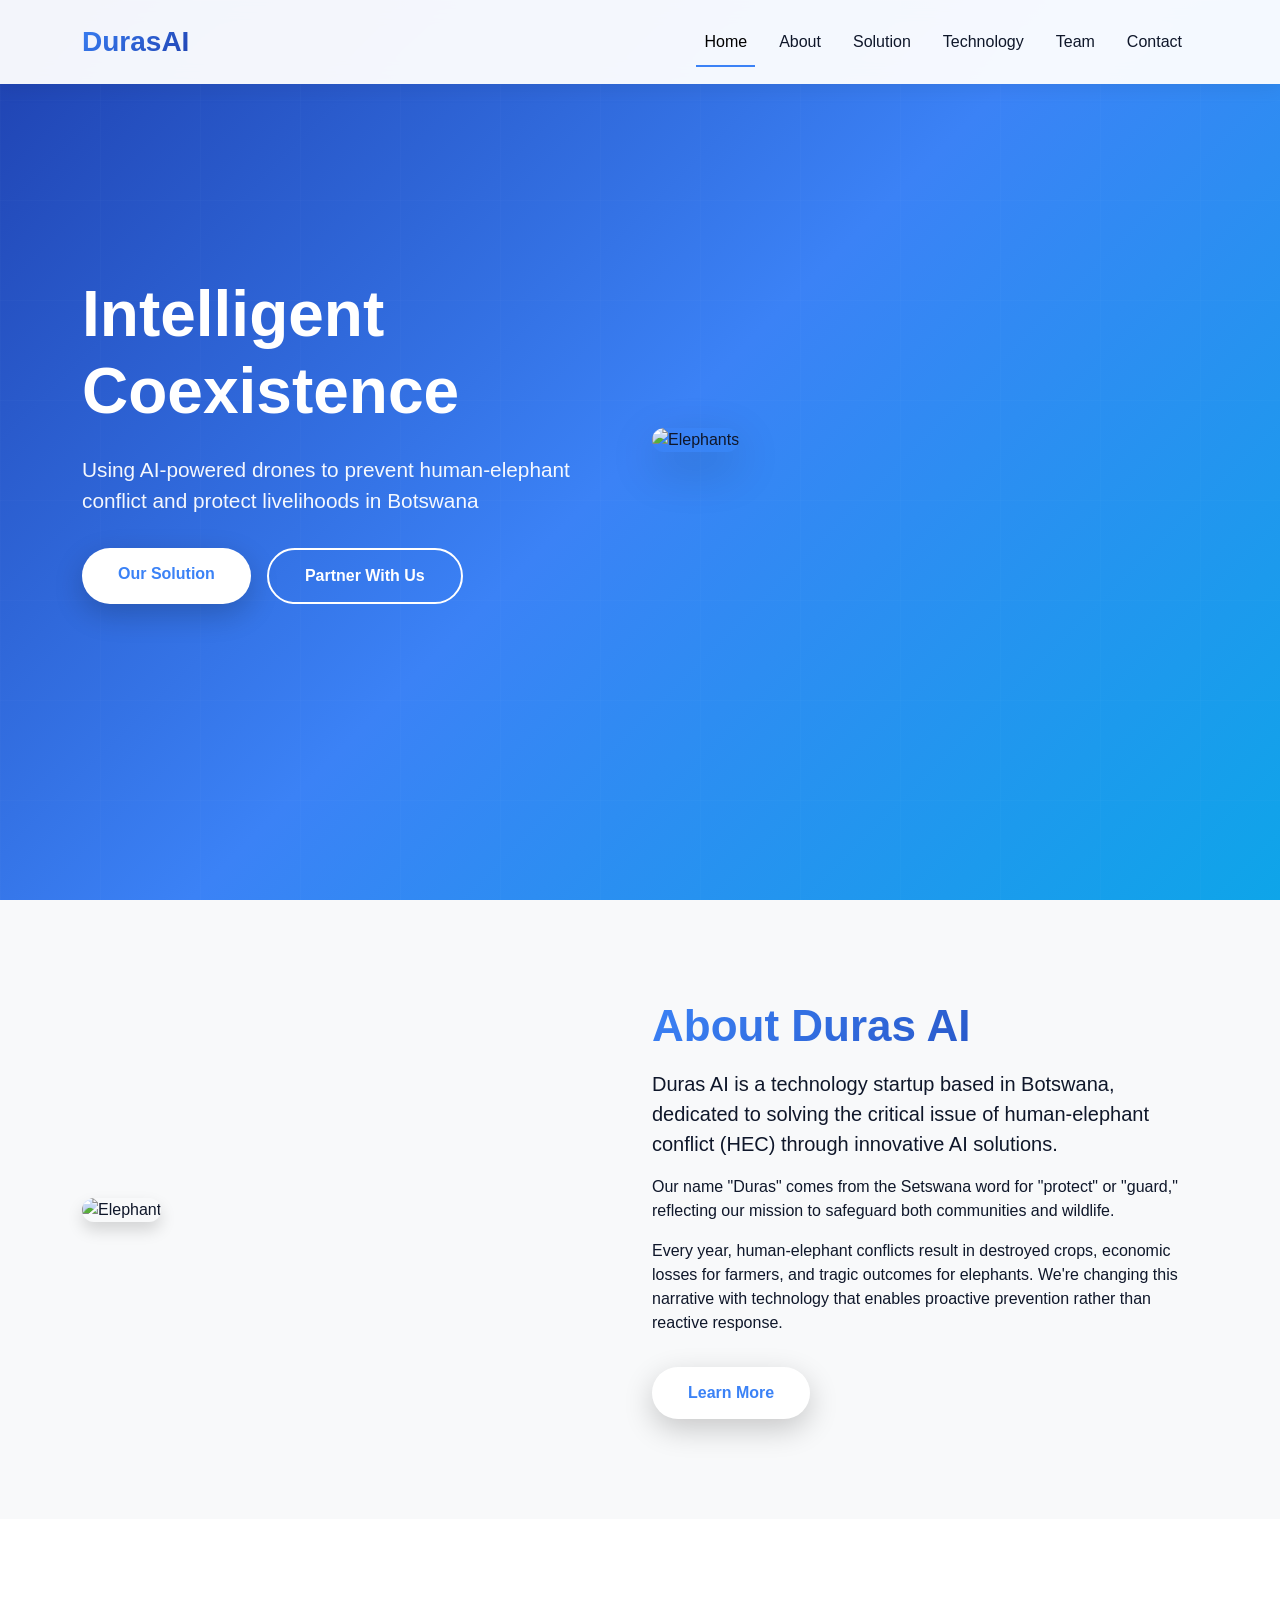
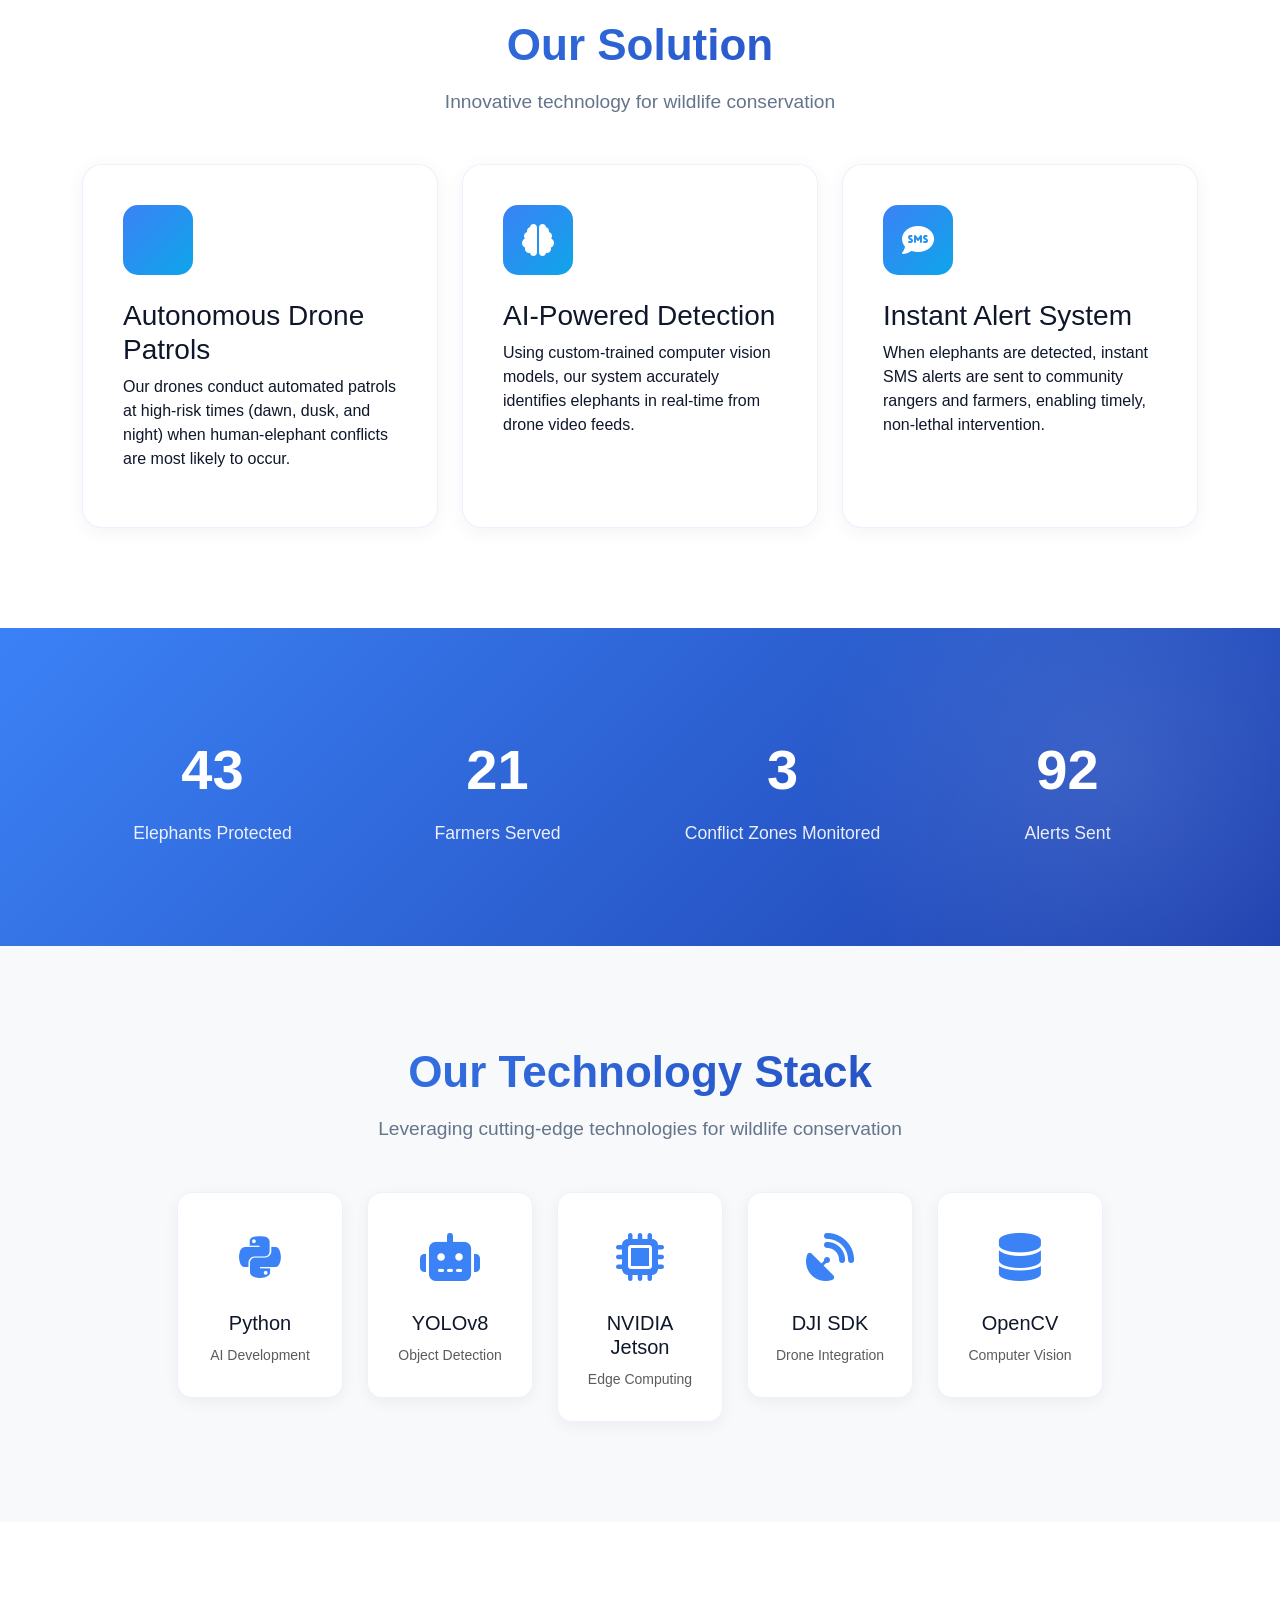
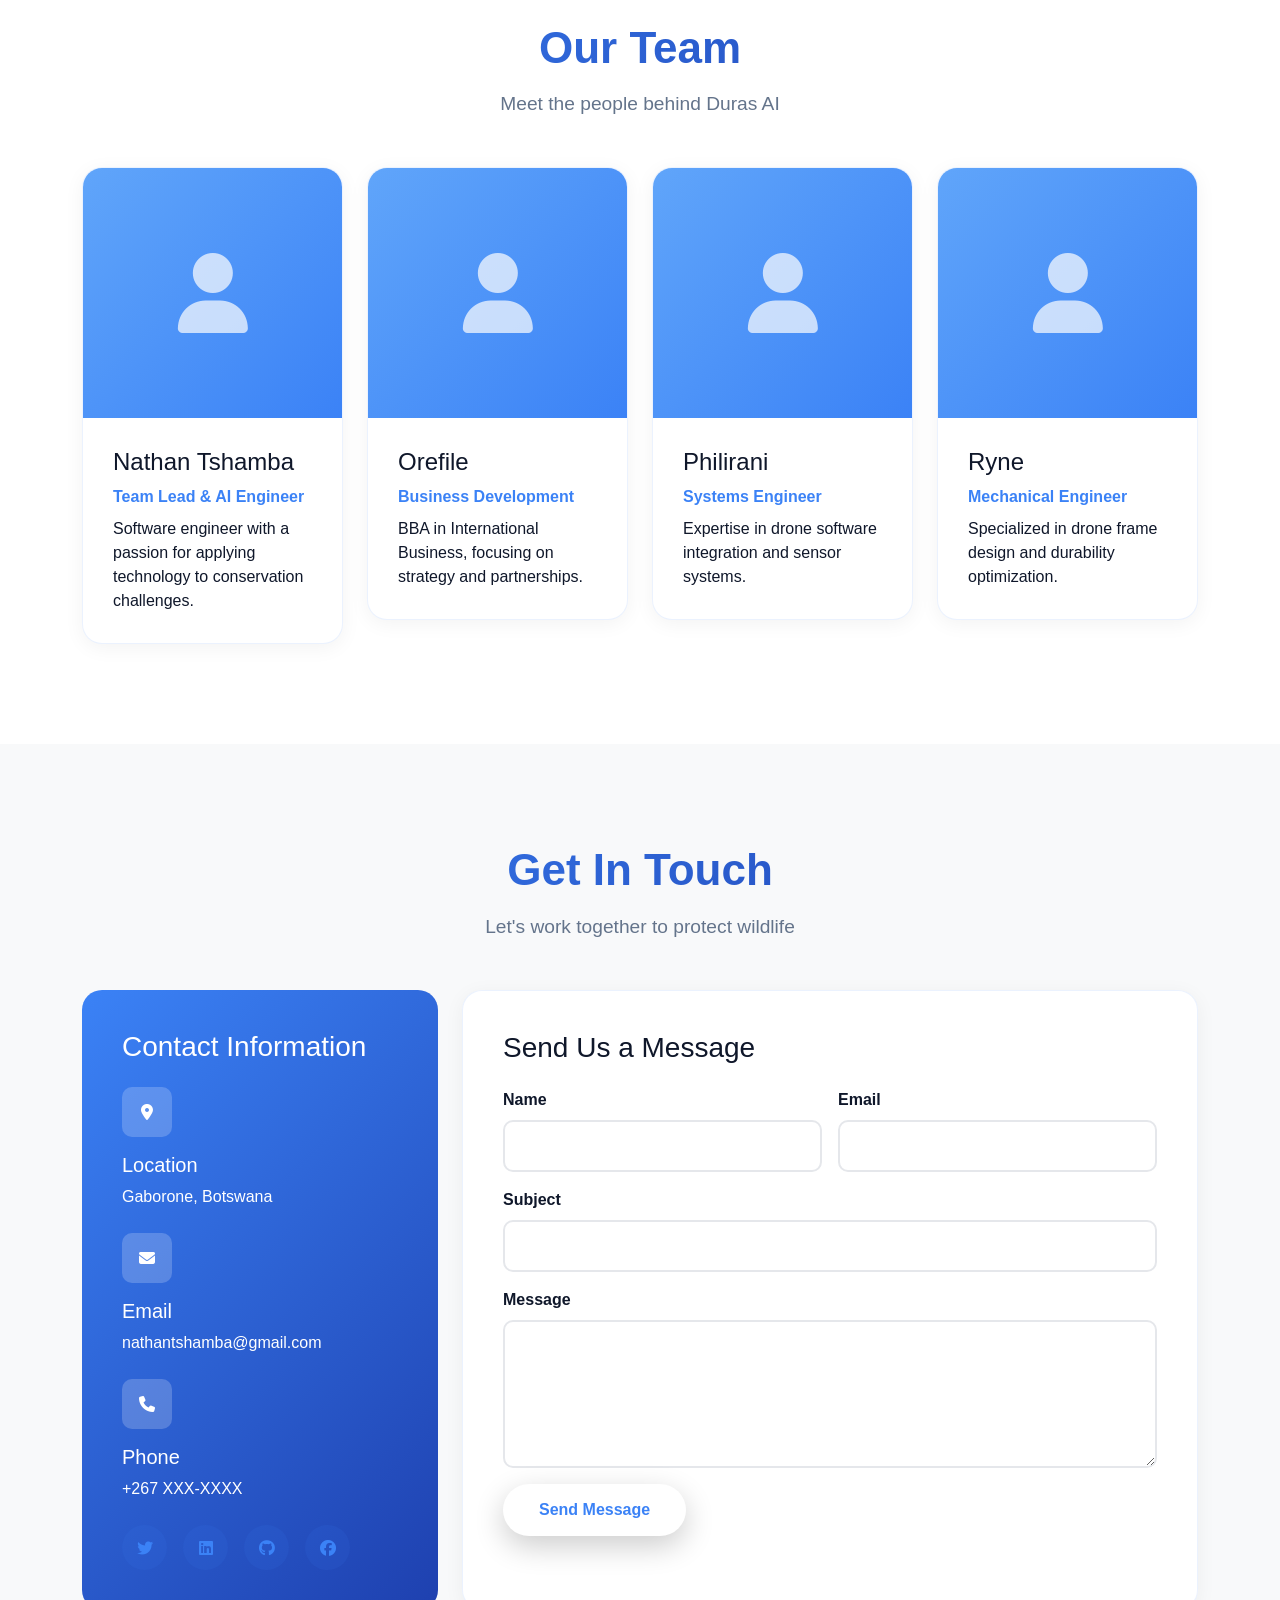
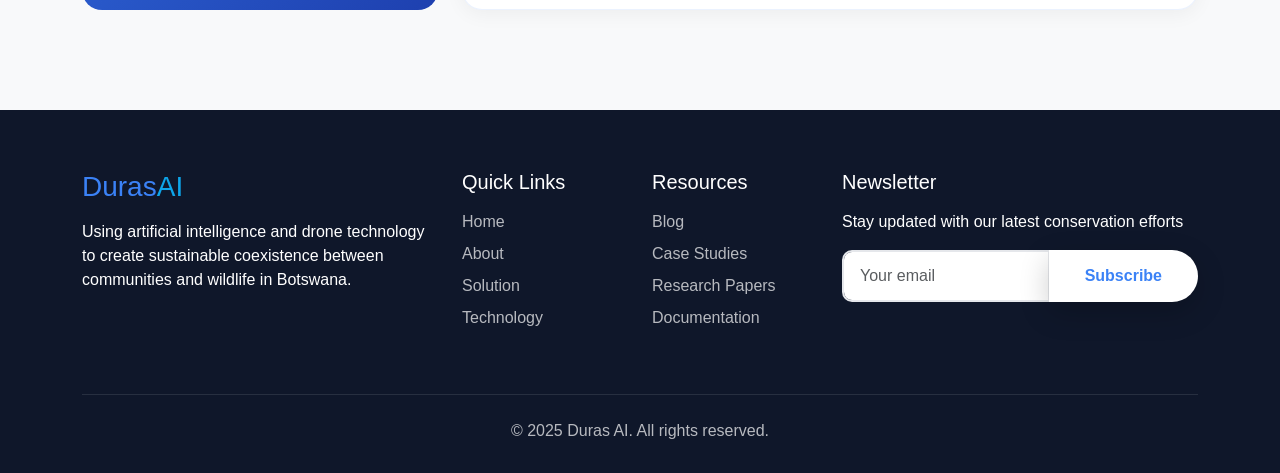
==== commit 9b1411de: "Update index.html removed matla added philirani" ====
--- a/index.html
+++ b/index.html
@@ -224,9 +224,9 @@
                         <i class="fas fa-user"></i>
                     </div>
                     <div class="team-info">
-                        <h4>Matla</h4>
-                        <p class="team-role">Electrical Engineer</p>
-                        <p class="mb-0">Expertise in drone hardware integration and sensor systems.</p>
+                        <h4>Philirani</h4>
+                        <p class="team-role">Systems Engineer</p>
+                        <p class="mb-0">Expertise in drone software integration and sensor systems.</p>
                     </div>
                 </div>
             </div>
